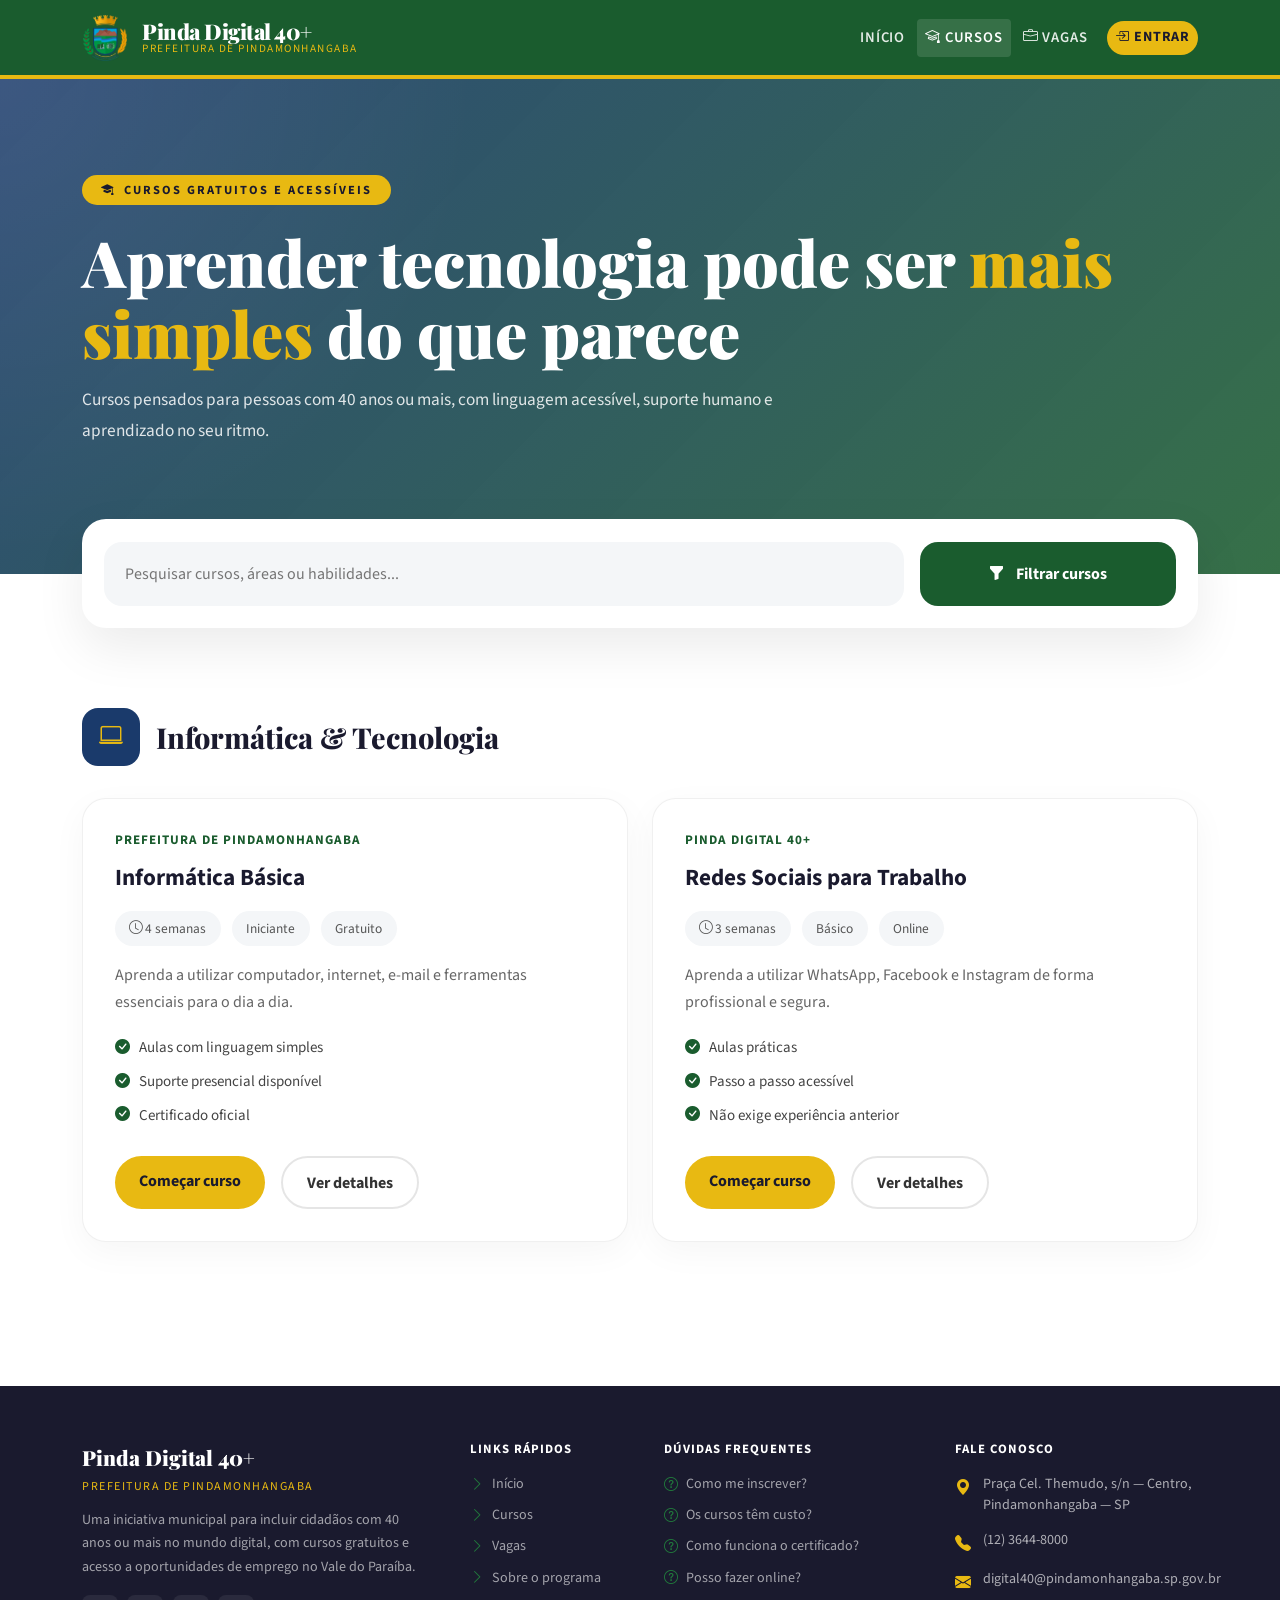
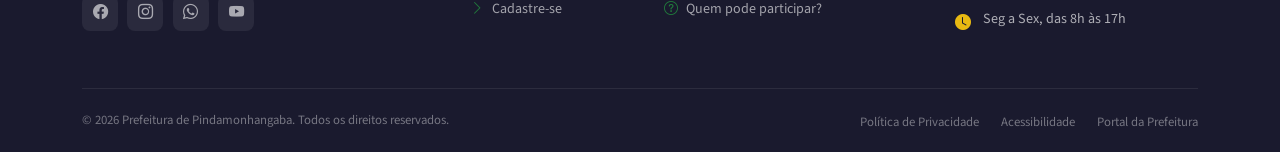
==== cursos.html @ 9abef358 "passando arquivos para hospedagem de teste" ====
<!DOCTYPE html>
<html lang="pt-BR">

<head>
    <meta charset="UTF-8" />
    <meta name="viewport" content="width=device-width, initial-scale=1.0" />
    <title>Pinda Digital 40+ | Inclusão Digital em Pindamonhangaba</title>
    <link rel="icon" href="images/logo.png" type="image/png" />
    <!-- Bootstrap 5 CDN -->
    <link href="https://cdn.jsdelivr.net/npm/bootstrap@5.3.3/dist/css/bootstrap.min.css" rel="stylesheet" />
    <!-- Bootstrap Icons -->
    <link href="https://cdn.jsdelivr.net/npm/bootstrap-icons@1.11.3/font/bootstrap-icons.min.css" rel="stylesheet" />
    <!-- Google Fonts -->
    <link
        href="https://fonts.googleapis.com/css2?family=Playfair+Display:wght@700;900&family=Source+Sans+3:wght@400;500;600&display=swap"
        rel="stylesheet" />

    <!-- Custom CSS -->
    <link rel="stylesheet" href="styles/index.css" />
    <link rel="stylesheet" href="styles/cursos.css" />
</head>

<body>

    <!-- ══════════════════════════
     NAVBAR
══════════════════════════ -->
    <nav class="navbar navbar-expand-lg navbar-custom sticky-top">
        <div class="container">
            <a class="navbar-brand" href="index.html">
                <div class="navbar-brand-wrapper">
                    <img class="brand-logo" src="images/logo.png" alt="Logo Pinda Digital 40+" />
                    <div class="brand-text">
                        <span class="brand-title">Pinda Digital 40+</span>
                        <span class="brand-subtitle">Prefeitura de Pindamonhangaba</span>
                    </div>
                </div>
            </a>

            <button class="navbar-toggler" type="button" data-bs-toggle="collapse" data-bs-target="#navbarMain"
                aria-label="Abrir menu">
                <span class="navbar-toggler-icon"></span>
            </button>

            <div class="collapse navbar-collapse" id="navbarMain">
                <ul class="navbar-nav ms-auto align-items-center gap-1">
                    <li class="nav-item">
                        <a class="nav-link" href="index.html">Início</a>
                    </li>
                    <li class="nav-item">
                        <a class="nav-link active" href="#">
                            <i class="bi bi-mortarboard me-1"></i>Cursos
                        </a>
                    </li>
                    <li class="nav-item">
                        <a class="nav-link" href="vagas.html">
                            <i class="bi bi-briefcase me-1"></i>Vagas
                        </a>
                    </li>
                    <li class="nav-item ms-2">
                        <a class="nav-link btn-nav-cta" href="logar.html">
                            <i class="bi bi-box-arrow-in-right me-1"></i>Entrar
                        </a>
                    </li>
                </ul>
            </div>
        </div>
    </nav>


    <main>

        <!-- HERO -->

        <section class="hero-cursos">

            <div class="container hero-cursos-content">

                <span class="hero-badge">
                    <i class="bi bi-mortarboard-fill me-1"></i>
                    Cursos gratuitos e acessíveis
                </span>

                <h1 class="hero-cursos-title">
                    Aprender tecnologia pode ser
                    <span>mais simples</span>
                    do que parece
                </h1>

                <p class="hero-cursos-desc">
                    Cursos pensados para pessoas com 40 anos ou mais, com linguagem acessível, suporte humano e
                    aprendizado no seu ritmo.
                </p>

            </div>

        </section>

        <!-- SEARCH -->

        <div class="container curso-search-wrapper">

            <div class="curso-search-box">

                <div class="row g-3">

                    <div class="col-lg-9">

                        <input type="text" class="curso-search-input"
                            placeholder="Pesquisar cursos, áreas ou habilidades...">

                    </div>

                    <div class="col-lg-3">

                        <button class="curso-filter-btn">

                            <i class="bi bi-funnel-fill me-2"></i>
                            Filtrar cursos

                        </button>

                    </div>

                </div>

            </div>

        </div>

        <!-- CURSOS -->

        <section class="cursos-section">

            <div class="container">

                <!-- CATEGORIA -->

                <div class="curso-category">

                    <div class="curso-category-header">

                        <div class="curso-category-icon">
                            <i class="bi bi-laptop"></i>
                        </div>

                        <h2 class="curso-category-title">
                            Informática & Tecnologia
                        </h2>

                    </div>

                    <div class="row g-4">

                        <!-- CARD -->

                        <div class="col-lg-6">

                            <div class="curso-card">

                                <div class="curso-plataforma">
                                    Prefeitura de Pindamonhangaba
                                </div>

                                <div class="curso-title">
                                    Informática Básica
                                </div>

                                <div class="curso-tags">

                                    <div class="curso-tag">
                                        <i class="bi bi-clock"></i>
                                        4 semanas
                                    </div>

                                    <div class="curso-tag">
                                        Iniciante
                                    </div>

                                    <div class="curso-tag">
                                        Gratuito
                                    </div>

                                </div>

                                <p class="curso-desc">
                                    Aprenda a utilizar computador, internet, e-mail e ferramentas essenciais para o dia
                                    a dia.
                                </p>

                                <div class="curso-benefit">
                                    <i class="bi bi-check-circle-fill"></i>
                                    Aulas com linguagem simples
                                </div>

                                <div class="curso-benefit">
                                    <i class="bi bi-check-circle-fill"></i>
                                    Suporte presencial disponível
                                </div>

                                <div class="curso-benefit">
                                    <i class="bi bi-check-circle-fill"></i>
                                    Certificado oficial
                                </div>

                                <div class="curso-actions">

                                    <a href="informatica.html" class="btn-curso-primary">
                                        Começar curso
                                    </a>

                                    <a href="#" class="btn-curso-secondary">
                                        Ver detalhes
                                    </a>

                                </div>

                            </div>

                        </div>

                        <!-- CARD -->

                        <div class="col-lg-6">

                            <div class="curso-card">

                                <div class="curso-plataforma">
                                    Pinda Digital 40+
                                </div>

                                <div class="curso-title">
                                    Redes Sociais para Trabalho
                                </div>

                                <div class="curso-tags">

                                    <div class="curso-tag">
                                        <i class="bi bi-clock"></i>
                                        3 semanas
                                    </div>

                                    <div class="curso-tag">
                                        Básico
                                    </div>

                                    <div class="curso-tag">
                                        Online
                                    </div>

                                </div>

                                <p class="curso-desc">
                                    Aprenda a utilizar WhatsApp, Facebook e Instagram de forma profissional e segura.
                                </p>

                                <div class="curso-benefit">
                                    <i class="bi bi-check-circle-fill"></i>
                                    Aulas práticas
                                </div>

                                <div class="curso-benefit">
                                    <i class="bi bi-check-circle-fill"></i>
                                    Passo a passo acessível
                                </div>

                                <div class="curso-benefit">
                                    <i class="bi bi-check-circle-fill"></i>
                                    Não exige experiência anterior
                                </div>

                                <div class="curso-actions">

                                    <a href="redesociais.html" class="btn-curso-primary">
                                        Começar curso
                                    </a>

                                    <a href="#" class="btn-curso-secondary">
                                        Ver detalhes
                                    </a>

                                </div>

                            </div>

                        </div>

                    </div>

                </div>

            </div>

        </section>

    </main>


    <!-- ══════════════════════════
     FOOTER
══════════════════════════ -->
    <footer id="contato">
        <div class="container">
            <div class="row g-5">

                <!-- Coluna 1: Marca -->
                <div class="col-lg-4">
                    <div class="footer-brand">Pinda Digital 40+</div>
                    <div class="footer-brand-sub">Prefeitura de Pindamonhangaba</div>
                    <p class="footer-desc">
                        Uma iniciativa municipal para incluir cidadãos com 40 anos ou mais
                        no mundo digital, com cursos gratuitos e acesso a oportunidades de
                        emprego no Vale do Paraíba.
                    </p>
                    <div class="mt-3">
                        <a href="#" class="social-icon"><i class="bi bi-facebook"></i></a>
                        <a href="#" class="social-icon"><i class="bi bi-instagram"></i></a>
                        <a href="#" class="social-icon"><i class="bi bi-whatsapp"></i></a>
                        <a href="#" class="social-icon"><i class="bi bi-youtube"></i></a>
                    </div>
                </div>

                <!-- Coluna 2: Links -->
                <div class="col-sm-6 col-lg-2">
                    <h6>Links Rápidos</h6>
                    <a href="index.html" class="footer-link"><i class="bi bi-chevron-right"></i> Início</a>
                    <a href="cursos.html" class="footer-link"><i class="bi bi-chevron-right"></i> Cursos</a>
                    <a href="vagas.html" class="footer-link"><i class="bi bi-chevron-right"></i> Vagas</a>
                    <a href="index.html#sobre" class="footer-link"><i class="bi bi-chevron-right"></i> Sobre o
                        programa</a>
                    <a href="index.html#cadastro" class="footer-link"><i class="bi bi-chevron-right"></i>
                        Cadastre-se</a>
                </div>

                <!-- Coluna 3: Dúvidas -->
                <div class="col-sm-6 col-lg-3">
                    <h6>Dúvidas Frequentes</h6>
                    <a href="#" class="footer-link"><i class="bi bi-question-circle"></i> Como me inscrever?</a>
                    <a href="#" class="footer-link"><i class="bi bi-question-circle"></i> Os cursos têm custo?</a>
                    <a href="#" class="footer-link"><i class="bi bi-question-circle"></i> Como funciona o
                        certificado?</a>
                    <a href="#" class="footer-link"><i class="bi bi-question-circle"></i> Posso fazer online?</a>
                    <a href="#" class="footer-link"><i class="bi bi-question-circle"></i> Quem pode participar?</a>
                </div>

                <!-- Coluna 4: Contato -->
                <div class="col-lg-3">
                    <h6>Fale Conosco</h6>
                    <div class="footer-contact-item">
                        <i class="bi bi-geo-alt-fill"></i>
                        <span>Praça Cel. Themudo, s/n — Centro, Pindamonhangaba — SP</span>
                    </div>
                    <div class="footer-contact-item">
                        <i class="bi bi-telephone-fill"></i>
                        <span>(12) 3644-8000</span>
                    </div>
                    <div class="footer-contact-item">
                        <i class="bi bi-envelope-fill"></i>
                        <span>digital40@pindamonhangaba.sp.gov.br</span>
                    </div>
                    <div class="footer-contact-item">
                        <i class="bi bi-clock-fill"></i>
                        <span>Seg a Sex, das 8h às 17h</span>
                    </div>
                </div>

            </div>

            <!-- Bottom bar -->
            <div class="footer-bottom">
                <div class="d-flex flex-wrap justify-content-between align-items-center gap-2">
                    <p class="footer-bottom-text">
                        © 2026 Prefeitura de Pindamonhangaba. Todos os direitos reservados.
                    </p>
                    <div class="footer-bottom-links">
                        <a href="#">Política de Privacidade</a>
                        <a href="#">Acessibilidade</a>
                        <a href="https://www.pindamonhangaba.sp.gov.br" target="_blank">Portal da Prefeitura</a>
                    </div>
                </div>
            </div>
        </div>
    </footer>


    <!-- Bootstrap JS -->
    <script src="https://cdn.jsdelivr.net/npm/bootstrap@5.3.3/dist/js/bootstrap.bundle.min.js"></script>

    <!-- Scroll suave -->
    <script>
        document.querySelectorAll('a[href^="#"]').forEach(anchor => {
            anchor.addEventListener('click', function (e) {
                const target = document.querySelector(this.getAttribute('href'));
                if (target) {
                    e.preventDefault();
                    target.scrollIntoView({ behavior: 'smooth', block: 'start' });
                }
            });
        });
    </script>

</body>

</html>
---- styles/index.css ----
:root {
      --pinda-verde:       #1a5c2e;
      --pinda-verde-claro: #217a3c;
      --pinda-azul:        #1a3a6b;
      --pinda-azul-claro:  #2253a0;
      --pinda-amarelo:     #e8b912;
      --pinda-vermelho:    #8b1a1a;
      --pinda-cinza:       #f4f6f8;
      --pinda-texto:       #1a1a2e;
    }

    * { box-sizing: border-box; }

    body {
      font-family: 'Source Sans 3', sans-serif;
      color: var(--pinda-texto);
      background: #fff;
    }

    /* ───────── NAVBAR ───────── */
    .navbar-custom {
      background: var(--pinda-verde);
      border-bottom: 4px solid var(--pinda-amarelo);
      padding: 0.6rem 0;
    }

    .navbar-brand-wrapper {
      display: flex;
      align-items: center;
      gap: 0.9rem;
      line-height: 1.1;
    }

    .brand-logo {
      width: 46px;
      height: 46px;
      flex-shrink: 0;
      object-fit: contain;
      border-radius: 12px;
    }

    .brand-text {
      display: flex;
      flex-direction: column;
    }

    .brand-title {
      font-family: 'Playfair Display', serif;
      font-size: 1.35rem;
      font-weight: 900;
      color: #fff;
      letter-spacing: -0.5px;
    }

    .brand-subtitle {
      font-size: 0.7rem;
      color: var(--pinda-amarelo);
      text-transform: uppercase;
      letter-spacing: 1.5px;
    }

    .navbar-custom .nav-link {
      color: rgba(255,255,255,0.88) !important;
      font-weight: 600;
      font-size: 0.92rem;
      text-transform: uppercase;
      letter-spacing: 0.8px;
      padding: 0.5rem 1.1rem;
      border-radius: 4px;
      transition: all 0.25s;
    }

    .navbar-custom .nav-link:hover,
    .navbar-custom .nav-link.active {
      color: #fff !important;
      background: rgba(255,255,255,0.12);
    }

    .navbar-custom .btn-nav-cta {
      background: var(--pinda-amarelo);
      color: var(--pinda-texto) !important;
      font-weight: 700;
      border-radius: 50px;
      padding: 0.4rem 1.3rem;
      font-size: 0.88rem;
    }

    .navbar-custom .btn-nav-cta:hover {
      background: #f0c930;
    }

    .navbar-toggler {
      border-color: rgba(255,255,255,0.4);
    }

    .navbar-toggler-icon {
      filter: invert(1);
    }

    /* ───────── HERO ───────── */
    .hero {
      position: relative;
      min-height: 92vh;
      display: flex;
      align-items: center;
      justify-content: center;
      overflow: hidden;
    }

    .hero-bg {
      position: absolute;
      inset: 0;
      background-image:
        url('https://images.unsplash.com/photo-1573164713988-8665fc963095?w=1600&auto=format&fit=crop');
      background-size: cover;
      background-position: center 30%;
      transform: scale(1.04);
      animation: slowZoom 18s ease-in-out infinite alternate;
    }

    @keyframes slowZoom {
      from { transform: scale(1.04); }
      to   { transform: scale(1.12); }
    }

    .hero-overlay {
      position: absolute;
      inset: 0;
      background: linear-gradient(
        135deg,
        rgba(26,92,46,0.85) 0%,
        rgba(26,58,107,0.78) 60%,
        rgba(26,26,46,0.9) 100%
      );
    }

    .hero-content {
      position: relative;
      z-index: 2;
      text-align: center;
      color: #fff;
      padding: 2rem 1rem;
      animation: fadeUp 1s ease both;
    }

    @keyframes fadeUp {
      from { opacity: 0; transform: translateY(32px); }
      to   { opacity: 1; transform: translateY(0); }
    }

    .hero-badge {
      display: inline-block;
      background: var(--pinda-amarelo);
      color: var(--pinda-texto);
      font-weight: 700;
      font-size: 0.78rem;
      text-transform: uppercase;
      letter-spacing: 2px;
      padding: 0.35rem 1.2rem;
      border-radius: 50px;
      margin-bottom: 1.4rem;
      animation: fadeUp 0.8s ease 0.2s both;
    }

    .hero-title {
      font-family: 'Playfair Display', serif;
      font-size: clamp(2.4rem, 6vw, 5rem);
      font-weight: 900;
      line-height: 1.1;
      margin-bottom: 1.2rem;
      animation: fadeUp 0.8s ease 0.35s both;
    }

    .hero-title span {
      color: var(--pinda-amarelo);
    }

    .hero-desc {
      font-size: clamp(1rem, 2vw, 1.25rem);
      color: rgba(255,255,255,0.88);
      max-width: 580px;
      margin: 0 auto 2.2rem;
      line-height: 1.65;
      animation: fadeUp 0.8s ease 0.5s both;
    }

    .hero-btns {
      display: flex;
      gap: 1rem;
      justify-content: center;
      flex-wrap: wrap;
      animation: fadeUp 0.8s ease 0.65s both;
    }

    .btn-hero-primary {
      background: var(--pinda-amarelo);
      color: var(--pinda-texto);
      font-weight: 700;
      font-size: 1.05rem;
      padding: 0.85rem 2.2rem;
      border-radius: 50px;
      border: none;
      display: inline-flex;
      align-items: center;
      gap: 0.5rem;
      transition: all 0.25s;
      text-decoration: none;
      box-shadow: 0 6px 24px rgba(232,185,18,0.35);
    }

    .btn-hero-primary:hover {
      background: #f0c930;
      color: var(--pinda-texto);
      transform: translateY(-3px);
      box-shadow: 0 10px 32px rgba(232,185,18,0.45);
    }

    .btn-hero-secondary {
      background: transparent;
      color: #fff;
      font-weight: 700;
      font-size: 1.05rem;
      padding: 0.85rem 2.2rem;
      border-radius: 50px;
      border: 2px solid rgba(255,255,255,0.6);
      display: inline-flex;
      align-items: center;
      gap: 0.5rem;
      transition: all 0.25s;
      text-decoration: none;
    }

    .btn-hero-secondary:hover {
      background: rgba(255,255,255,0.15);
      color: #fff;
      border-color: #fff;
      transform: translateY(-3px);
    }

    .hero-scroll-hint {
      position: absolute;
      bottom: 2rem;
      left: 50%;
      transform: translateX(-50%);
      z-index: 2;
      color: rgba(255,255,255,0.55);
      font-size: 0.78rem;
      letter-spacing: 1.5px;
      text-transform: uppercase;
      display: flex;
      flex-direction: column;
      align-items: center;
      gap: 0.4rem;
      animation: bounce 2s infinite;
    }

    @keyframes bounce {
      0%, 100% { transform: translateX(-50%) translateY(0); }
      50%       { transform: translateX(-50%) translateY(8px); }
    }

    /* ───────── STATS STRIP ───────── */
    .stats-strip {
      background: var(--pinda-azul);
      padding: 1.6rem 0;
    }

    .stat-item {
      text-align: center;
      color: #fff;
      border-right: 1px solid rgba(255,255,255,0.12);
    }

    .stat-item:last-child { border-right: none; }

    .stat-number {
      font-family: 'Playfair Display', serif;
      font-size: 2rem;
      font-weight: 900;
      color: var(--pinda-amarelo);
      line-height: 1;
    }

    .stat-label {
      font-size: 0.8rem;
      opacity: 0.75;
      text-transform: uppercase;
      letter-spacing: 1px;
      margin-top: 0.25rem;
    }

    /* ───────── SOBRE ───────── */
    .section-sobre {
      padding: 5rem 0 4rem;
      background: #fff;
    }

    .section-label {
      display: inline-block;
      font-size: 0.75rem;
      font-weight: 700;
      text-transform: uppercase;
      letter-spacing: 2.5px;
      color: var(--pinda-verde);
      margin-bottom: 0.8rem;
    }

    .section-title {
      font-family: 'Playfair Display', serif;
      font-size: clamp(1.7rem, 3.5vw, 2.6rem);
      font-weight: 900;
      line-height: 1.2;
      color: var(--pinda-texto);
      margin-bottom: 1rem;
    }

    .divider-line {
      width: 52px;
      height: 4px;
      background: var(--pinda-amarelo);
      border-radius: 2px;
      margin-bottom: 1.4rem;
    }

    .feature-card {
      background: var(--pinda-cinza);
      border-radius: 16px;
      padding: 2rem 1.6rem;
      height: 100%;
      transition: transform 0.25s, box-shadow 0.25s;
      border-left: 5px solid var(--pinda-verde);
    }

    .feature-card:hover {
      transform: translateY(-6px);
      box-shadow: 0 16px 40px rgba(26,92,46,0.12);
    }

    .feature-icon {
      width: 52px;
      height: 52px;
      background: var(--pinda-verde);
      border-radius: 12px;
      display: flex;
      align-items: center;
      justify-content: center;
      color: var(--pinda-amarelo);
      font-size: 1.5rem;
      margin-bottom: 1rem;
    }

    .feature-card h5 {
      font-family: 'Playfair Display', serif;
      font-weight: 700;
      font-size: 1.1rem;
      color: var(--pinda-texto);
      margin-bottom: 0.5rem;
    }

    .feature-card p {
      font-size: 0.92rem;
      color: #555;
      line-height: 1.6;
      margin: 0;
    }

    /* ───────── CTA BANNER ───────── */
    .cta-banner {
      background: linear-gradient(135deg, var(--pinda-verde) 0%, var(--pinda-azul) 100%);
      padding: 4.5rem 0;
      position: relative;
      overflow: hidden;
    }

    .cta-banner::before {
      content: '';
      position: absolute;
      inset: 0;
      background: url("data:image/svg+xml,%3Csvg width='60' height='60' viewBox='0 0 60 60' xmlns='http://www.w3.org/2000/svg'%3E%3Cg fill='none' fill-rule='evenodd'%3E%3Cg fill='%23ffffff' fill-opacity='0.04'%3E%3Cpath d='M36 34v-4h-2v4h-4v2h4v4h2v-4h4v-2h-4zm0-30V0h-2v4h-4v2h4v4h2V6h4V4h-4zM6 34v-4H4v4H0v2h4v4h2v-4h4v-2H6zM6 4V0H4v4H0v2h4v4h2V6h4V4H6z'/%3E%3C/g%3E%3C/g%3E%3C/svg%3E");
    }

    .cta-banner h2 {
      font-family: 'Playfair Display', serif;
      font-size: clamp(1.8rem, 4vw, 2.8rem);
      font-weight: 900;
      color: #fff;
    }

    .cta-banner p {
      color: rgba(255,255,255,0.82);
      font-size: 1.05rem;
    }

    .btn-cta-vagas {
      background: var(--pinda-amarelo);
      color: var(--pinda-texto);
      font-weight: 700;
      font-size: 1rem;
      padding: 0.9rem 2.2rem;
      border-radius: 50px;
      border: none;
      display: inline-flex;
      align-items: center;
      gap: 0.5rem;
      transition: all 0.25s;
      text-decoration: none;
      box-shadow: 0 4px 20px rgba(0,0,0,0.25);
    }

    .btn-cta-vagas:hover {
      background: #f0c930;
      color: var(--pinda-texto);
      transform: translateY(-3px);
    }

    .btn-cta-cursos {
      background: transparent;
      color: #fff;
      font-weight: 700;
      font-size: 1rem;
      padding: 0.9rem 2.2rem;
      border-radius: 50px;
      border: 2px solid rgba(255,255,255,0.5);
      display: inline-flex;
      align-items: center;
      gap: 0.5rem;
      transition: all 0.25s;
      text-decoration: none;
    }

    .btn-cta-cursos:hover {
      background: rgba(255,255,255,0.12);
      color: #fff;
      border-color: #fff;
      transform: translateY(-3px);
    }

    /* ───────── FOOTER ───────── */
    footer {
      background: var(--pinda-texto);
      color: rgba(255,255,255,0.75);
      padding: 3.5rem 0 0;
    }

    .footer-brand {
      font-family: 'Playfair Display', serif;
      font-size: 1.3rem;
      font-weight: 900;
      color: #fff;
      margin-bottom: 0.3rem;
    }

    .footer-brand-sub {
      font-size: 0.75rem;
      color: var(--pinda-amarelo);
      text-transform: uppercase;
      letter-spacing: 1.5px;
    }

    .footer-desc {
      font-size: 0.88rem;
      line-height: 1.65;
      margin-top: 0.8rem;
      color: rgba(255,255,255,0.6);
    }

    footer h6 {
      color: #fff;
      font-weight: 700;
      text-transform: uppercase;
      letter-spacing: 1px;
      font-size: 0.8rem;
      margin-bottom: 1rem;
    }

    .footer-link {
      display: flex;
      align-items: center;
      gap: 0.5rem;
      color: rgba(255,255,255,0.6);
      text-decoration: none;
      font-size: 0.88rem;
      margin-bottom: 0.6rem;
      transition: color 0.2s;
    }

    .footer-link:hover {
      color: var(--pinda-amarelo);
    }

    .footer-link i {
      font-size: 0.9rem;
      color: var(--pinda-verde-claro);
    }

    .footer-contact-item {
      display: flex;
      align-items: flex-start;
      gap: 0.75rem;
      font-size: 0.88rem;
      color: rgba(255,255,255,0.65);
      margin-bottom: 0.85rem;
    }

    .footer-contact-item i {
      color: var(--pinda-amarelo);
      font-size: 1rem;
      margin-top: 2px;
      flex-shrink: 0;
    }

    .footer-bottom {
      border-top: 1px solid rgba(255,255,255,0.08);
      padding: 1.2rem 0;
      margin-top: 2.5rem;
    }

    .footer-bottom-text {
      font-size: 0.8rem;
      color: rgba(255,255,255,0.4);
      margin: 0;
    }

    .footer-bottom-links a {
      color: rgba(255,255,255,0.4);
      text-decoration: none;
      font-size: 0.8rem;
      margin-left: 1.2rem;
      transition: color 0.2s;
    }

    .footer-bottom-links a:hover {
      color: var(--pinda-amarelo);
    }

    .social-icon {
      width: 36px;
      height: 36px;
      border-radius: 8px;
      background: rgba(255,255,255,0.07);
      display: inline-flex;
      align-items: center;
      justify-content: center;
      color: rgba(255,255,255,0.6);
      font-size: 0.95rem;
      text-decoration: none;
      transition: all 0.2s;
      margin-right: 0.4rem;
    }

    .social-icon:hover {
      background: var(--pinda-verde);
      color: #fff;
    }

    /* ───────── UTILS ───────── */
    @media (max-width: 768px) {
      .stat-item {
        border-right: none;
        border-bottom: 1px solid rgba(255,255,255,0.12);
        padding: 0.8rem 0;
      }
      .stat-item:last-child { border-bottom: none; }
    }
---- styles/cursos.css ----
/* HERO CURSOS */

    .hero-cursos{
      position:relative;
      padding:6rem 0 7rem;
      overflow:hidden;

      background:
      linear-gradient(
        135deg,
        rgba(26,58,107,.92),
        rgba(26,92,46,.88)
      ),
      url('https://images.unsplash.com/photo-1516321318423-f06f85e504b3?q=80&w=1600&auto=format&fit=crop');

      background-size:cover;
      background-position:center;

      color:#fff;
    }

    .hero-cursos::before{
      content:'';
      position:absolute;
      inset:0;

      background:
      radial-gradient(circle at top left,
      rgba(255,255,255,.08),
      transparent 35%);
    }

    .hero-cursos-content{
      position:relative;
      z-index:2;
    }

    .hero-cursos-title{
      font-family:'Playfair Display',serif;
      font-size:clamp(2.4rem,5vw,4.5rem);
      font-weight:900;
      line-height:1.1;
      margin-bottom:1rem;
    }

    .hero-cursos-title span{
      color:var(--pinda-amarelo);
    }

    .hero-cursos-desc{
      max-width:720px;
      color:rgba(255,255,255,.85);
      font-size:1.08rem;
      line-height:1.8;
    }

    /* SEARCH */

    .curso-search-wrapper{
      position:relative;
      margin-top:-55px;
      z-index:5;
    }

    .curso-search-box{
      background:#fff;
      border-radius:24px;
      padding:1.4rem;
      box-shadow:0 20px 50px rgba(0,0,0,.08);
    }

    .curso-search-input{
      width:100%;
      height:64px;
      border:none;
      border-radius:18px;
      background:var(--pinda-cinza);
      padding:0 1.3rem;
      font-size:1rem;
      outline:none;
    }

    .curso-filter-btn{
      width:100%;
      height:64px;
      border:none;
      border-radius:18px;
      background:var(--pinda-verde);
      color:#fff;
      font-weight:700;
      transition:.25s;
    }

    .curso-filter-btn:hover{
      background:var(--pinda-verde-claro);
    }

    /* CURSOS */

    .cursos-section{
      padding:5rem 0;
      background:#fff;
    }

    .curso-category{
      margin-bottom:4rem;
    }

    .curso-category-header{
      display:flex;
      align-items:center;
      gap:1rem;
      margin-bottom:2rem;
    }

    .curso-category-icon{
      width:58px;
      height:58px;
      border-radius:16px;
      background:var(--pinda-azul);
      color:var(--pinda-amarelo);
      display:flex;
      align-items:center;
      justify-content:center;
      font-size:1.5rem;
      flex-shrink:0;
    }

    .curso-category-title{
      font-family:'Playfair Display',serif;
      font-size:1.8rem;
      font-weight:800;
      margin:0;
    }

    /* CARD */

    .curso-card{
      background:#fff;
      border-radius:24px;
      padding:2rem;
      height:100%;
      border:1px solid rgba(0,0,0,.06);
      box-shadow:0 10px 35px rgba(0,0,0,.04);
      transition:.25s;
    }

    .curso-card:hover{
      transform:translateY(-6px);
      box-shadow:0 18px 45px rgba(0,0,0,.08);
    }

    .curso-plataforma{
      color:var(--pinda-verde);
      font-size:.82rem;
      font-weight:700;
      text-transform:uppercase;
      letter-spacing:1px;
      margin-bottom:.6rem;
    }

    .curso-title{
      font-size:1.45rem;
      font-weight:700;
      margin-bottom:1rem;
      color:var(--pinda-texto);
    }

    .curso-tags{
      display:flex;
      flex-wrap:wrap;
      gap:.7rem;
      margin-bottom:1rem;
    }

    .curso-tag{
      background:var(--pinda-cinza);
      border-radius:50px;
      padding:.45rem .9rem;
      font-size:.84rem;
      color:#555;
    }

    .curso-desc{
      color:#666;
      line-height:1.7;
      margin-bottom:1.3rem;
    }

    .curso-benefit{
      display:flex;
      align-items:center;
      gap:.55rem;
      margin-bottom:.7rem;
      color:#444;
      font-size:.94rem;
    }

    .curso-benefit i{
      color:var(--pinda-verde);
    }

    .curso-actions{
      display:flex;
      gap:1rem;
      flex-wrap:wrap;
      margin-top:1.8rem;
    }

    .btn-curso-primary{
      background:var(--pinda-amarelo);
      color:var(--pinda-texto);
      border:none;
      border-radius:50px;
      padding:.85rem 1.5rem;
      font-weight:700;
      text-decoration:none;
      transition:.25s;
    }

    .btn-curso-primary:hover{
      background:#f0c930;
      color:var(--pinda-texto);
      transform:translateY(-2px);
    }

    .btn-curso-secondary{
      border:2px solid rgba(0,0,0,.1);
      border-radius:50px;
      padding:.8rem 1.5rem;
      font-weight:700;
      color:#333;
      text-decoration:none;
      transition:.25s;
    }

    .btn-curso-secondary:hover{
      border-color:var(--pinda-azul);
      color:var(--pinda-azul);
    }

    @media(max-width:768px){

      .hero-cursos{
        padding:5rem 0 6rem;
      }

      .curso-search-box{
        padding:1rem;
      }

      .curso-card{
        padding:1.5rem;
      }

      .curso-category-title{
        font-size:1.5rem;
      }

    }
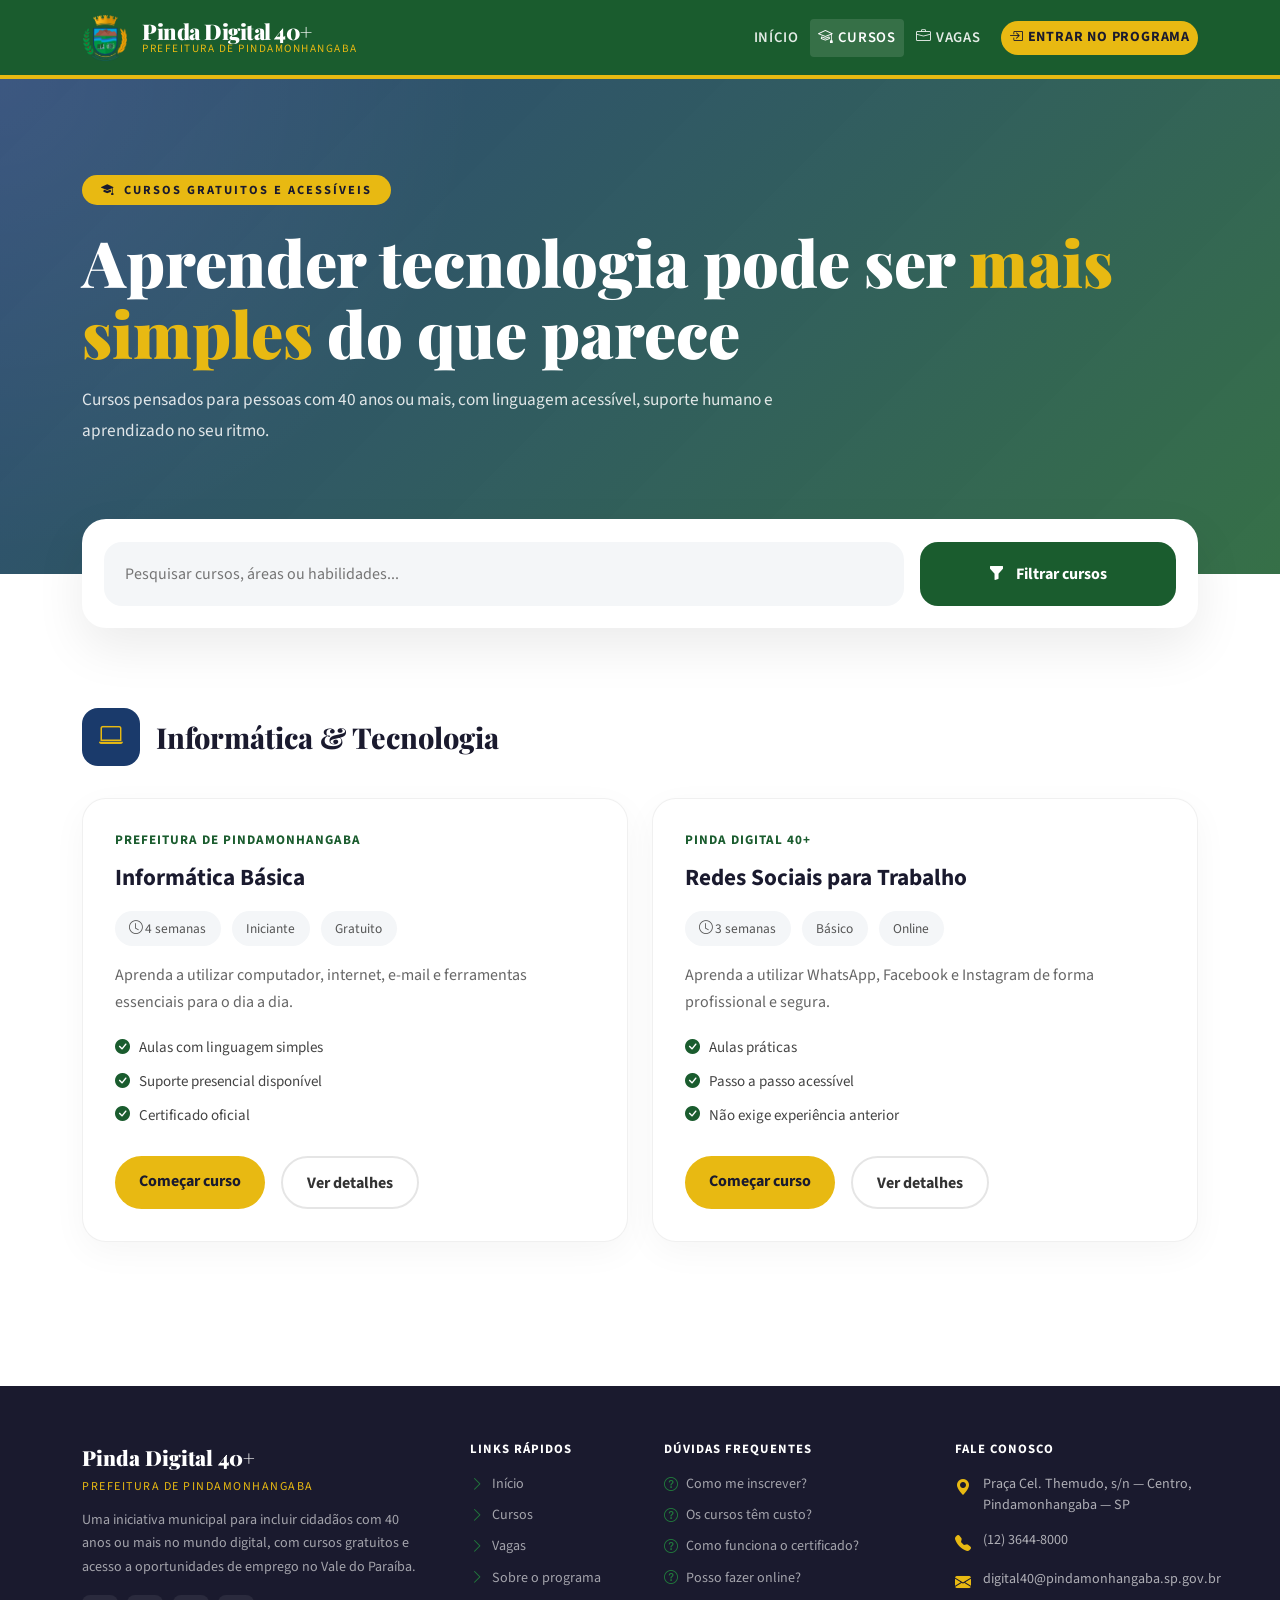
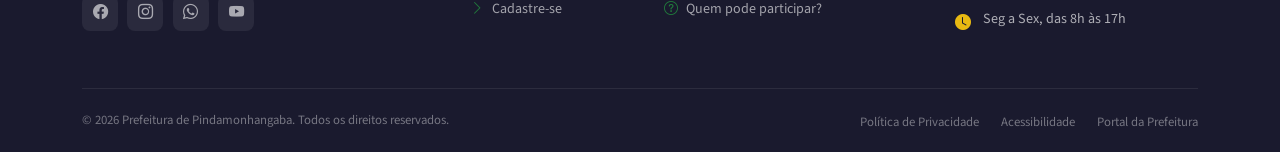
==== commit 642e157f: "melhorando vagas e corrigindo erro responsivo no mobile" ====
--- a/cursos.html
+++ b/cursos.html
@@ -59,7 +59,7 @@
                     </li>
                     <li class="nav-item ms-2">
                         <a class="nav-link btn-nav-cta" href="logar.html">
-                            <i class="bi bi-box-arrow-in-right me-1"></i>Entrar
+                            <i class="bi bi-box-arrow-in-right me-1"></i>Entrar no Programa
                         </a>
                     </li>
                 </ul>
--- a/styles/index.css
+++ b/styles/index.css
@@ -11,10 +11,15 @@
 
     * { box-sizing: border-box; }
 
+    html {
+      overflow-x: hidden;
+    }
+
     body {
       font-family: 'Source Sans 3', sans-serif;
       color: var(--pinda-texto);
       background: #fff;
+      overflow-x: hidden;
     }
 
     /* ───────── NAVBAR ───────── */
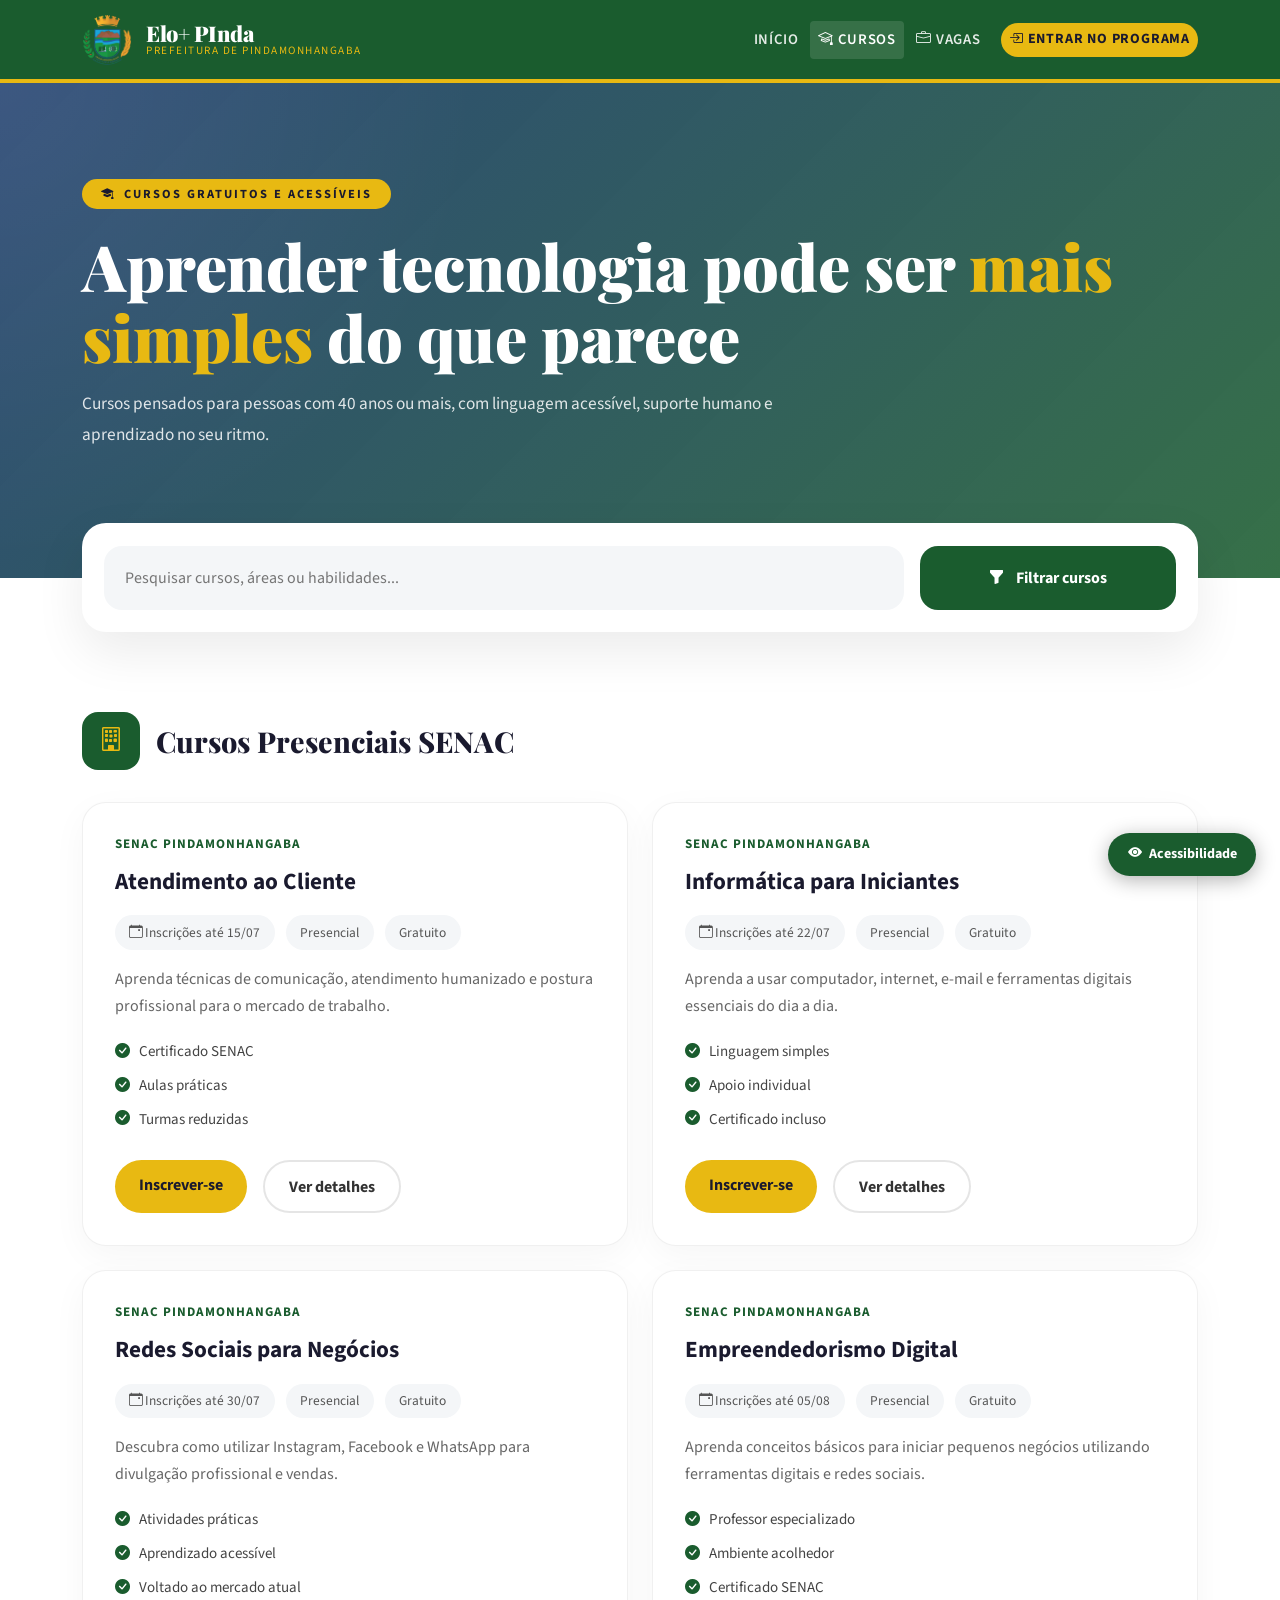
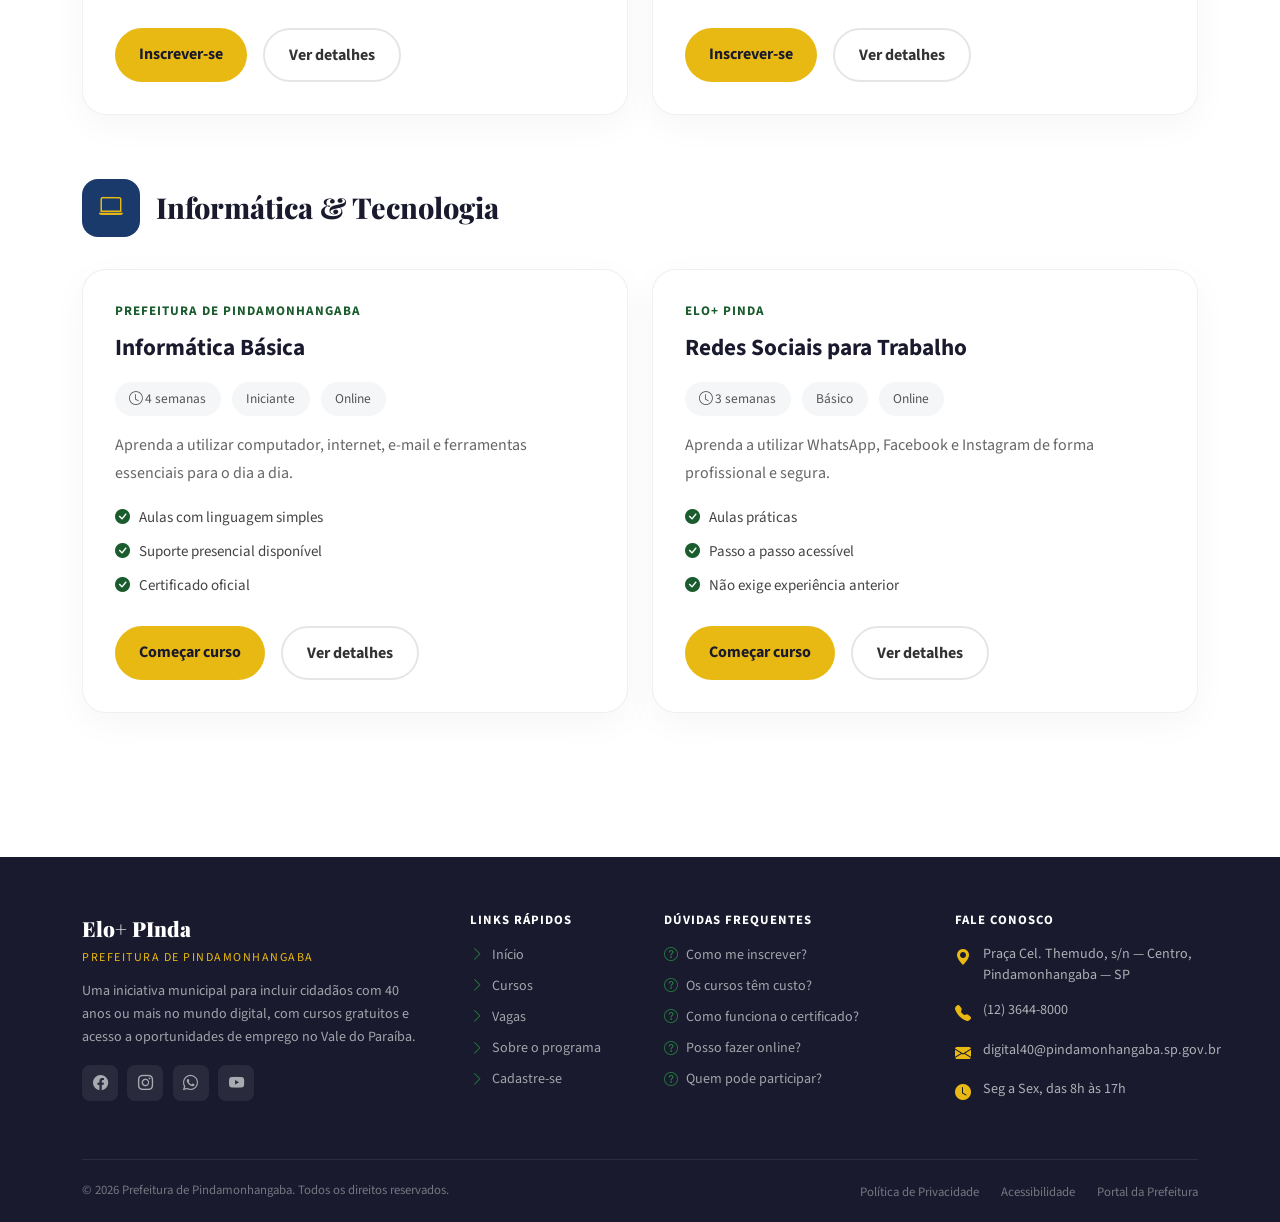
==== commit ce24e708: "Alterado nome do projeto, organização de js, removido cadastro.html e adicionado a opção de acessibi" ====
--- a/cursos.html
+++ b/cursos.html
@@ -4,7 +4,7 @@
 <head>
     <meta charset="UTF-8" />
     <meta name="viewport" content="width=device-width, initial-scale=1.0" />
-    <title>Pinda Digital 40+ | Inclusão Digital em Pindamonhangaba</title>
+    <title>Elo+ PInda | Inclusão Digital em Pindamonhangaba</title>
     <link rel="icon" href="images/logo.png" type="image/png" />
     <!-- Bootstrap 5 CDN -->
     <link href="https://cdn.jsdelivr.net/npm/bootstrap@5.3.3/dist/css/bootstrap.min.css" rel="stylesheet" />
@@ -29,9 +29,9 @@
         <div class="container">
             <a class="navbar-brand" href="index.html">
                 <div class="navbar-brand-wrapper">
-                    <img class="brand-logo" src="images/logo.png" alt="Logo Pinda Digital 40+" />
+                    <img class="brand-logo" src="images/logo.png" alt="Logo Elo+ PInda" />
                     <div class="brand-text">
-                        <span class="brand-title">Pinda Digital 40+</span>
+                        <span class="brand-title">Elo+ PInda</span>
                         <span class="brand-subtitle">Prefeitura de Pindamonhangaba</span>
                     </div>
                 </div>
@@ -140,6 +140,296 @@
 
                     <div class="curso-category-header">
 
+                        <div class="curso-category-icon" style="background: var(--pinda-verde);">
+                            <i class="bi bi-building"></i>
+                        </div>
+
+                        <h2 class="curso-category-title">
+                            Cursos Presenciais SENAC
+                        </h2>
+
+                    </div>
+
+                    <div class="row g-4">
+
+                        <!-- CARD -->
+
+                        <div class="col-lg-6">
+
+                            <div class="curso-card">
+
+                                <div class="curso-plataforma">
+                                    SENAC Pindamonhangaba
+                                </div>
+
+                                <div class="curso-title">
+                                    Atendimento ao Cliente
+                                </div>
+
+                                <div class="curso-tags">
+
+                                    <div class="curso-tag">
+                                        <i class="bi bi-calendar-event"></i>
+                                        Inscrições até 15/07
+                                    </div>
+
+                                    <div class="curso-tag">
+                                        Presencial
+                                    </div>
+
+                                    <div class="curso-tag">
+                                        Gratuito
+                                    </div>
+
+                                </div>
+
+                                <p class="curso-desc">
+                                    Aprenda técnicas de comunicação, atendimento humanizado e postura profissional para
+                                    o mercado de trabalho.
+                                </p>
+
+                                <div class="curso-benefit">
+                                    <i class="bi bi-check-circle-fill"></i>
+                                    Certificado SENAC
+                                </div>
+
+                                <div class="curso-benefit">
+                                    <i class="bi bi-check-circle-fill"></i>
+                                    Aulas práticas
+                                </div>
+
+                                <div class="curso-benefit">
+                                    <i class="bi bi-check-circle-fill"></i>
+                                    Turmas reduzidas
+                                </div>
+
+                                <div class="curso-actions">
+
+                                    <a href="#" class="btn-curso-primary">
+                                        Inscrever-se
+                                    </a>
+
+                                    <a href="#" class="btn-curso-secondary">
+                                        Ver detalhes
+                                    </a>
+
+                                </div>
+
+                            </div>
+
+                        </div>
+
+                        <!-- CARD -->
+
+                        <div class="col-lg-6">
+
+                            <div class="curso-card">
+
+                                <div class="curso-plataforma">
+                                    SENAC Pindamonhangaba
+                                </div>
+
+                                <div class="curso-title">
+                                    Informática para Iniciantes
+                                </div>
+
+                                <div class="curso-tags">
+
+                                    <div class="curso-tag">
+                                        <i class="bi bi-calendar-event"></i>
+                                        Inscrições até 22/07
+                                    </div>
+
+                                    <div class="curso-tag">
+                                        Presencial
+                                    </div>
+
+                                    <div class="curso-tag">
+                                        Gratuito
+                                    </div>
+
+                                </div>
+
+                                <p class="curso-desc">
+                                    Aprenda a usar computador, internet, e-mail e ferramentas digitais essenciais do dia
+                                    a dia.
+                                </p>
+
+                                <div class="curso-benefit">
+                                    <i class="bi bi-check-circle-fill"></i>
+                                    Linguagem simples
+                                </div>
+
+                                <div class="curso-benefit">
+                                    <i class="bi bi-check-circle-fill"></i>
+                                    Apoio individual
+                                </div>
+
+                                <div class="curso-benefit">
+                                    <i class="bi bi-check-circle-fill"></i>
+                                    Certificado incluso
+                                </div>
+
+                                <div class="curso-actions">
+
+                                    <a href="#" class="btn-curso-primary">
+                                        Inscrever-se
+                                    </a>
+
+                                    <a href="#" class="btn-curso-secondary">
+                                        Ver detalhes
+                                    </a>
+
+                                </div>
+
+                            </div>
+
+                        </div>
+
+                        <!-- CARD -->
+
+                        <div class="col-lg-6">
+
+                            <div class="curso-card">
+
+                                <div class="curso-plataforma">
+                                    SENAC Pindamonhangaba
+                                </div>
+
+                                <div class="curso-title">
+                                    Redes Sociais para Negócios
+                                </div>
+
+                                <div class="curso-tags">
+
+                                    <div class="curso-tag">
+                                        <i class="bi bi-calendar-event"></i>
+                                        Inscrições até 30/07
+                                    </div>
+
+                                    <div class="curso-tag">
+                                        Presencial
+                                    </div>
+
+                                    <div class="curso-tag">
+                                        Gratuito
+                                    </div>
+
+                                </div>
+
+                                <p class="curso-desc">
+                                    Descubra como utilizar Instagram, Facebook e WhatsApp para divulgação profissional e
+                                    vendas.
+                                </p>
+
+                                <div class="curso-benefit">
+                                    <i class="bi bi-check-circle-fill"></i>
+                                    Atividades práticas
+                                </div>
+
+                                <div class="curso-benefit">
+                                    <i class="bi bi-check-circle-fill"></i>
+                                    Aprendizado acessível
+                                </div>
+
+                                <div class="curso-benefit">
+                                    <i class="bi bi-check-circle-fill"></i>
+                                    Voltado ao mercado atual
+                                </div>
+
+                                <div class="curso-actions">
+
+                                    <a href="#" class="btn-curso-primary">
+                                        Inscrever-se
+                                    </a>
+
+                                    <a href="#" class="btn-curso-secondary">
+                                        Ver detalhes
+                                    </a>
+
+                                </div>
+
+                            </div>
+
+                        </div>
+
+                        <!-- CARD -->
+
+                        <div class="col-lg-6">
+
+                            <div class="curso-card">
+
+                                <div class="curso-plataforma">
+                                    SENAC Pindamonhangaba
+                                </div>
+
+                                <div class="curso-title">
+                                    Empreendedorismo Digital
+                                </div>
+
+                                <div class="curso-tags">
+
+                                    <div class="curso-tag">
+                                        <i class="bi bi-calendar-event"></i>
+                                        Inscrições até 05/08
+                                    </div>
+
+                                    <div class="curso-tag">
+                                        Presencial
+                                    </div>
+
+                                    <div class="curso-tag">
+                                        Gratuito
+                                    </div>
+
+                                </div>
+
+                                <p class="curso-desc">
+                                    Aprenda conceitos básicos para iniciar pequenos negócios utilizando ferramentas
+                                    digitais e redes sociais.
+                                </p>
+
+                                <div class="curso-benefit">
+                                    <i class="bi bi-check-circle-fill"></i>
+                                    Professor especializado
+                                </div>
+
+                                <div class="curso-benefit">
+                                    <i class="bi bi-check-circle-fill"></i>
+                                    Ambiente acolhedor
+                                </div>
+
+                                <div class="curso-benefit">
+                                    <i class="bi bi-check-circle-fill"></i>
+                                    Certificado SENAC
+                                </div>
+
+                                <div class="curso-actions">
+
+                                    <a href="#" class="btn-curso-primary">
+                                        Inscrever-se
+                                    </a>
+
+                                    <a href="#" class="btn-curso-secondary">
+                                        Ver detalhes
+                                    </a>
+
+                                </div>
+
+                            </div>
+
+                        </div>
+
+                    </div>
+
+                </div>
+
+                <!-- CATEGORIA -->
+
+                <div class="curso-category">
+
+                    <div class="curso-category-header">
+
                         <div class="curso-category-icon">
                             <i class="bi bi-laptop"></i>
                         </div>
@@ -178,7 +468,7 @@
                                     </div>
 
                                     <div class="curso-tag">
-                                        Gratuito
+                                        Online
                                     </div>
 
                                 </div>
@@ -226,7 +516,7 @@
                             <div class="curso-card">
 
                                 <div class="curso-plataforma">
-                                    Pinda Digital 40+
+                                    Elo+ PInda
                                 </div>
 
                                 <div class="curso-title">
@@ -305,7 +595,7 @@
 
                 <!-- Coluna 1: Marca -->
                 <div class="col-lg-4">
-                    <div class="footer-brand">Pinda Digital 40+</div>
+                    <div class="footer-brand">Elo+ PInda</div>
                     <div class="footer-brand-sub">Prefeitura de Pindamonhangaba</div>
                     <p class="footer-desc">
                         Uma iniciativa municipal para incluir cidadãos com 40 anos ou mais
@@ -387,17 +677,104 @@
     <script src="https://cdn.jsdelivr.net/npm/bootstrap@5.3.3/dist/js/bootstrap.bundle.min.js"></script>
 
     <!-- Scroll suave -->
-    <script>
-        document.querySelectorAll('a[href^="#"]').forEach(anchor => {
-            anchor.addEventListener('click', function (e) {
-                const target = document.querySelector(this.getAttribute('href'));
-                if (target) {
-                    e.preventDefault();
-                    target.scrollIntoView({ behavior: 'smooth', block: 'start' });
-                }
-            });
-        });
-    </script>
+    <script src="js/scroll.js"></script>
+    <script src="js/acessibilidade.js"></script>
+
+    <!-- Modal de Acessibilidade -->
+    <div class="modal fade" id="modalAcessibilidade" tabindex="-1" aria-labelledby="modalAcessibilidadeLabel" aria-hidden="true">
+      <div class="modal-dialog modal-dialog-centered modal-lg">
+        <div class="modal-content">
+          <div class="modal-header">
+            <h5 class="modal-title" id="modalAcessibilidadeLabel">Acessibilidade</h5>
+            <button type="button" class="btn-close" data-bs-dismiss="modal" aria-label="Fechar"></button>
+          </div>
+          <div class="modal-body">
+            <div id="barra-acessibilidade" role="region" aria-label="Ferramentas de acessibilidade para deficientes visuais">
+              <div class="container">
+                <div class="d-flex align-items-center flex-wrap gap-2 py-1">
+                  <span class="acesso-label d-none d-sm-inline">
+                    <i class="bi bi-eye-fill me-1"></i>Acessibilidade:
+                  </span>
+                  <div class="d-flex align-items-center gap-1" role="group" aria-label="Tamanho da fonte">
+                    <span class="acesso-label">Fonte:</span>
+                    <button class="acesso-btn" id="btn-fonte-menor" onclick="alterarFonte('menor')" aria-label="Diminuir fonte" aria-pressed="false">A−</button>
+                    <button class="acesso-btn ativo" id="btn-fonte-normal" onclick="alterarFonte('normal')" aria-label="Fonte padrão" aria-pressed="true">A</button>
+                    <button class="acesso-btn" id="btn-fonte-maior" onclick="alterarFonte('maior')" aria-label="Aumentar fonte" aria-pressed="false">A+</button>
+                    <button class="acesso-btn" id="btn-fonte-maxima" onclick="alterarFonte('maxima')" aria-label="Fonte máxima" aria-pressed="false">A++</button>
+                  </div>
+                  <span class="acesso-divider d-none d-md-inline-block"></span>
+                  <div class="d-flex align-items-center gap-1" role="group" aria-label="Opções de visão">
+                    <span class="acesso-label d-none d-md-inline">Visão:</span>
+                    <button class="acesso-btn" id="btn-contraste" onclick="toggleContraste()" aria-label="Alto contraste" aria-pressed="false">
+                      <i class="bi bi-circle-half"></i>
+                      <span class="d-none d-sm-inline">Contraste</span>
+                    </button>
+                    <button class="acesso-btn" id="btn-espaco" onclick="toggleEspaco()" aria-label="Espaçamento de texto" aria-pressed="false">
+                      <i class="bi bi-text-paragraph"></i>
+                      <span class="d-none d-sm-inline">Espaçamento</span>
+                    </button>
+                    <button class="acesso-btn" id="btn-foco" onclick="toggleFoco()" aria-label="Destaque de foco para teclado" aria-pressed="false">
+                      <i class="bi bi-keyboard"></i>
+                      <span class="d-none d-sm-inline">Foco</span>
+                    </button>
+                  </div>
+                  <span class="acesso-divider d-none d-md-inline-block"></span>
+                  <button class="acesso-btn" id="btn-tts" onclick="togglePainelTTS()" aria-label="Leitura em voz alta" aria-expanded="false" aria-controls="painel-tts">
+                    <i class="bi bi-volume-up-fill"></i>
+                    <span class="d-none d-sm-inline">Voz</span>
+                  </button>
+                  <button class="acesso-btn ms-auto" onclick="resetarTudo()" aria-label="Redefinir acessibilidade" title="Redefinir tudo">
+                    <i class="bi bi-arrow-counterclockwise"></i>
+                    <span class="d-none d-md-inline">Redefinir</span>
+                  </button>
+                </div>
+              </div>
+            </div>
+          </div>
+        </div>
+      </div>
+    </div>
+
+    <!-- Painel TTS -->
+    <div id="painel-tts" role="dialog" aria-modal="true" aria-label="Leitura em voz alta">
+      <h6><i class="bi bi-volume-up-fill me-1"></i> Leitura em Voz Alta</h6>
+      <p>Ouça o conteúdo da página lido em voz alta.</p>
+      <div class="tts-controles">
+        <button onclick="ttsLerPagina()" aria-label="Ler toda a página">
+          <i class="bi bi-play-fill"></i> Ler página inteira
+        </button>
+        <button onclick="ttsLerSecao()" aria-label="Ler seção atual">
+          <i class="bi bi-skip-forward-fill"></i> Ler seção atual
+        </button>
+        <button onclick="ttsPausar()" id="btn-pausar" aria-label="Pausar ou retomar leitura">
+          <i class="bi bi-pause-fill"></i> Pausar
+        </button>
+        <button onclick="ttsParar()" aria-label="Parar leitura">
+          <i class="bi bi-stop-fill"></i> Parar
+        </button>
+        <div style="border-top:1px solid #ddd; padding-top:.6rem; margin-top:.2rem;">
+          <label for="tts-velocidade" style="font-size:.78rem; color:#555; display:block; margin-bottom:.3rem;">
+            Velocidade da voz:
+          </label>
+          <input type="range" id="tts-velocidade" min="0.5" max="2" step="0.1" value="1" style="width:100%;" aria-label="Velocidade da voz" oninput="ttsAjustarVelocidade(this.value)">
+          <div style="display:flex; justify-content:space-between; font-size:.72rem; color:#888;">
+            <span>Lento</span><span id="tts-vel-label">1.0×</span><span>Rápido</span>
+          </div>
+        </div>
+        <button onclick="togglePainelTTS()" style="background:#f0f0f0 !important; border-color:#ccc !important; color:#333 !important;" aria-label="Fechar painel">
+          <i class="bi bi-x-circle"></i> Fechar
+        </button>
+      </div>
+    </div>
+
+    <!-- Botão flutuante -->
+    <button id="btn-flutuante-acesso" type="button" data-bs-toggle="modal" data-bs-target="#modalAcessibilidade" aria-label="Abrir as ferramentas de acessibilidade" title="Acessibilidade">
+      <i class="bi bi-eye-fill" aria-hidden="true"></i>
+      <span class="d-none d-sm-inline">Acessibilidade</span>
+    </button>
+
+    <!-- Anunciador para leitores de tela -->
+    <div id="aria-anunciador" role="status" aria-live="polite" aria-atomic="true" style="position:absolute; left:-9999px; width:1px; height:1px; overflow:hidden;"></div>
 
 </body>
 
--- a/styles/index.css
+++ b/styles/index.css
@@ -1,569 +1,968 @@
+ /* ═══════════════════════════════════════
+       INDEX.CSS
+    ═══════════════════════════════════════ */
  :root {
-      --pinda-verde:       #1a5c2e;
-      --pinda-verde-claro: #217a3c;
-      --pinda-azul:        #1a3a6b;
-      --pinda-azul-claro:  #2253a0;
-      --pinda-amarelo:     #e8b912;
-      --pinda-vermelho:    #8b1a1a;
-      --pinda-cinza:       #f4f6f8;
-      --pinda-texto:       #1a1a2e;
-    }
-
-    * { box-sizing: border-box; }
-
-    html {
-      overflow-x: hidden;
-    }
-
-    body {
-      font-family: 'Source Sans 3', sans-serif;
-      color: var(--pinda-texto);
-      background: #fff;
-      overflow-x: hidden;
-    }
-
-    /* ───────── NAVBAR ───────── */
-    .navbar-custom {
-      background: var(--pinda-verde);
-      border-bottom: 4px solid var(--pinda-amarelo);
-      padding: 0.6rem 0;
-    }
-
-    .navbar-brand-wrapper {
-      display: flex;
-      align-items: center;
-      gap: 0.9rem;
-      line-height: 1.1;
-    }
-
-    .brand-logo {
-      width: 46px;
-      height: 46px;
-      flex-shrink: 0;
-      object-fit: contain;
-      border-radius: 12px;
-    }
-
-    .brand-text {
-      display: flex;
-      flex-direction: column;
-    }
-
-    .brand-title {
-      font-family: 'Playfair Display', serif;
-      font-size: 1.35rem;
-      font-weight: 900;
-      color: #fff;
-      letter-spacing: -0.5px;
-    }
-
-    .brand-subtitle {
-      font-size: 0.7rem;
-      color: var(--pinda-amarelo);
-      text-transform: uppercase;
-      letter-spacing: 1.5px;
-    }
-
-    .navbar-custom .nav-link {
-      color: rgba(255,255,255,0.88) !important;
-      font-weight: 600;
-      font-size: 0.92rem;
-      text-transform: uppercase;
-      letter-spacing: 0.8px;
-      padding: 0.5rem 1.1rem;
-      border-radius: 4px;
-      transition: all 0.25s;
-    }
-
-    .navbar-custom .nav-link:hover,
-    .navbar-custom .nav-link.active {
-      color: #fff !important;
-      background: rgba(255,255,255,0.12);
-    }
-
-    .navbar-custom .btn-nav-cta {
-      background: var(--pinda-amarelo);
-      color: var(--pinda-texto) !important;
-      font-weight: 700;
-      border-radius: 50px;
-      padding: 0.4rem 1.3rem;
-      font-size: 0.88rem;
-    }
-
-    .navbar-custom .btn-nav-cta:hover {
-      background: #f0c930;
-    }
-
-    .navbar-toggler {
-      border-color: rgba(255,255,255,0.4);
-    }
-
-    .navbar-toggler-icon {
-      filter: invert(1);
-    }
-
-    /* ───────── HERO ───────── */
-    .hero {
-      position: relative;
-      min-height: 92vh;
-      display: flex;
-      align-items: center;
-      justify-content: center;
-      overflow: hidden;
-    }
-
-    .hero-bg {
-      position: absolute;
-      inset: 0;
-      background-image:
-        url('https://images.unsplash.com/photo-1573164713988-8665fc963095?w=1600&auto=format&fit=crop');
-      background-size: cover;
-      background-position: center 30%;
-      transform: scale(1.04);
-      animation: slowZoom 18s ease-in-out infinite alternate;
-    }
-
-    @keyframes slowZoom {
-      from { transform: scale(1.04); }
-      to   { transform: scale(1.12); }
-    }
-
-    .hero-overlay {
-      position: absolute;
-      inset: 0;
-      background: linear-gradient(
-        135deg,
-        rgba(26,92,46,0.85) 0%,
-        rgba(26,58,107,0.78) 60%,
-        rgba(26,26,46,0.9) 100%
-      );
-    }
-
-    .hero-content {
-      position: relative;
-      z-index: 2;
-      text-align: center;
-      color: #fff;
-      padding: 2rem 1rem;
-      animation: fadeUp 1s ease both;
-    }
-
-    @keyframes fadeUp {
-      from { opacity: 0; transform: translateY(32px); }
-      to   { opacity: 1; transform: translateY(0); }
-    }
-
-    .hero-badge {
-      display: inline-block;
-      background: var(--pinda-amarelo);
-      color: var(--pinda-texto);
-      font-weight: 700;
-      font-size: 0.78rem;
-      text-transform: uppercase;
-      letter-spacing: 2px;
-      padding: 0.35rem 1.2rem;
-      border-radius: 50px;
-      margin-bottom: 1.4rem;
-      animation: fadeUp 0.8s ease 0.2s both;
-    }
-
-    .hero-title {
-      font-family: 'Playfair Display', serif;
-      font-size: clamp(2.4rem, 6vw, 5rem);
-      font-weight: 900;
-      line-height: 1.1;
-      margin-bottom: 1.2rem;
-      animation: fadeUp 0.8s ease 0.35s both;
-    }
-
-    .hero-title span {
-      color: var(--pinda-amarelo);
-    }
-
-    .hero-desc {
-      font-size: clamp(1rem, 2vw, 1.25rem);
-      color: rgba(255,255,255,0.88);
-      max-width: 580px;
-      margin: 0 auto 2.2rem;
-      line-height: 1.65;
-      animation: fadeUp 0.8s ease 0.5s both;
-    }
-
-    .hero-btns {
-      display: flex;
-      gap: 1rem;
-      justify-content: center;
-      flex-wrap: wrap;
-      animation: fadeUp 0.8s ease 0.65s both;
-    }
-
-    .btn-hero-primary {
-      background: var(--pinda-amarelo);
-      color: var(--pinda-texto);
-      font-weight: 700;
-      font-size: 1.05rem;
-      padding: 0.85rem 2.2rem;
-      border-radius: 50px;
-      border: none;
-      display: inline-flex;
-      align-items: center;
-      gap: 0.5rem;
-      transition: all 0.25s;
-      text-decoration: none;
-      box-shadow: 0 6px 24px rgba(232,185,18,0.35);
-    }
-
-    .btn-hero-primary:hover {
-      background: #f0c930;
-      color: var(--pinda-texto);
-      transform: translateY(-3px);
-      box-shadow: 0 10px 32px rgba(232,185,18,0.45);
-    }
-
-    .btn-hero-secondary {
-      background: transparent;
-      color: #fff;
-      font-weight: 700;
-      font-size: 1.05rem;
-      padding: 0.85rem 2.2rem;
-      border-radius: 50px;
-      border: 2px solid rgba(255,255,255,0.6);
-      display: inline-flex;
-      align-items: center;
-      gap: 0.5rem;
-      transition: all 0.25s;
-      text-decoration: none;
-    }
-
-    .btn-hero-secondary:hover {
-      background: rgba(255,255,255,0.15);
-      color: #fff;
-      border-color: #fff;
-      transform: translateY(-3px);
-    }
-
-    .hero-scroll-hint {
-      position: absolute;
-      bottom: 2rem;
-      left: 50%;
-      transform: translateX(-50%);
-      z-index: 2;
-      color: rgba(255,255,255,0.55);
-      font-size: 0.78rem;
-      letter-spacing: 1.5px;
-      text-transform: uppercase;
-      display: flex;
-      flex-direction: column;
-      align-items: center;
-      gap: 0.4rem;
-      animation: bounce 2s infinite;
-    }
-
-    @keyframes bounce {
-      0%, 100% { transform: translateX(-50%) translateY(0); }
-      50%       { transform: translateX(-50%) translateY(8px); }
-    }
-
-    /* ───────── STATS STRIP ───────── */
-    .stats-strip {
-      background: var(--pinda-azul);
-      padding: 1.6rem 0;
-    }
-
-    .stat-item {
-      text-align: center;
-      color: #fff;
-      border-right: 1px solid rgba(255,255,255,0.12);
-    }
-
-    .stat-item:last-child { border-right: none; }
-
-    .stat-number {
-      font-family: 'Playfair Display', serif;
-      font-size: 2rem;
-      font-weight: 900;
-      color: var(--pinda-amarelo);
-      line-height: 1;
-    }
-
-    .stat-label {
-      font-size: 0.8rem;
-      opacity: 0.75;
-      text-transform: uppercase;
-      letter-spacing: 1px;
-      margin-top: 0.25rem;
-    }
-
-    /* ───────── SOBRE ───────── */
-    .section-sobre {
-      padding: 5rem 0 4rem;
-      background: #fff;
-    }
-
-    .section-label {
-      display: inline-block;
-      font-size: 0.75rem;
-      font-weight: 700;
-      text-transform: uppercase;
-      letter-spacing: 2.5px;
-      color: var(--pinda-verde);
-      margin-bottom: 0.8rem;
-    }
-
-    .section-title {
-      font-family: 'Playfair Display', serif;
-      font-size: clamp(1.7rem, 3.5vw, 2.6rem);
-      font-weight: 900;
-      line-height: 1.2;
-      color: var(--pinda-texto);
-      margin-bottom: 1rem;
-    }
-
-    .divider-line {
-      width: 52px;
-      height: 4px;
-      background: var(--pinda-amarelo);
-      border-radius: 2px;
-      margin-bottom: 1.4rem;
-    }
-
-    .feature-card {
-      background: var(--pinda-cinza);
-      border-radius: 16px;
-      padding: 2rem 1.6rem;
-      height: 100%;
-      transition: transform 0.25s, box-shadow 0.25s;
-      border-left: 5px solid var(--pinda-verde);
-    }
-
-    .feature-card:hover {
-      transform: translateY(-6px);
-      box-shadow: 0 16px 40px rgba(26,92,46,0.12);
-    }
-
-    .feature-icon {
-      width: 52px;
-      height: 52px;
-      background: var(--pinda-verde);
-      border-radius: 12px;
-      display: flex;
-      align-items: center;
-      justify-content: center;
-      color: var(--pinda-amarelo);
-      font-size: 1.5rem;
-      margin-bottom: 1rem;
-    }
-
-    .feature-card h5 {
-      font-family: 'Playfair Display', serif;
-      font-weight: 700;
-      font-size: 1.1rem;
-      color: var(--pinda-texto);
-      margin-bottom: 0.5rem;
-    }
-
-    .feature-card p {
-      font-size: 0.92rem;
-      color: #555;
-      line-height: 1.6;
-      margin: 0;
-    }
-
-    /* ───────── CTA BANNER ───────── */
-    .cta-banner {
-      background: linear-gradient(135deg, var(--pinda-verde) 0%, var(--pinda-azul) 100%);
-      padding: 4.5rem 0;
-      position: relative;
-      overflow: hidden;
-    }
-
-    .cta-banner::before {
-      content: '';
-      position: absolute;
-      inset: 0;
-      background: url("data:image/svg+xml,%3Csvg width='60' height='60' viewBox='0 0 60 60' xmlns='http://www.w3.org/2000/svg'%3E%3Cg fill='none' fill-rule='evenodd'%3E%3Cg fill='%23ffffff' fill-opacity='0.04'%3E%3Cpath d='M36 34v-4h-2v4h-4v2h4v4h2v-4h4v-2h-4zm0-30V0h-2v4h-4v2h4v4h2V6h4V4h-4zM6 34v-4H4v4H0v2h4v4h2v-4h4v-2H6zM6 4V0H4v4H0v2h4v4h2V6h4V4H6z'/%3E%3C/g%3E%3C/g%3E%3C/svg%3E");
-    }
-
-    .cta-banner h2 {
-      font-family: 'Playfair Display', serif;
-      font-size: clamp(1.8rem, 4vw, 2.8rem);
-      font-weight: 900;
-      color: #fff;
-    }
-
-    .cta-banner p {
-      color: rgba(255,255,255,0.82);
-      font-size: 1.05rem;
-    }
-
-    .btn-cta-vagas {
-      background: var(--pinda-amarelo);
-      color: var(--pinda-texto);
-      font-weight: 700;
-      font-size: 1rem;
-      padding: 0.9rem 2.2rem;
-      border-radius: 50px;
-      border: none;
-      display: inline-flex;
-      align-items: center;
-      gap: 0.5rem;
-      transition: all 0.25s;
-      text-decoration: none;
-      box-shadow: 0 4px 20px rgba(0,0,0,0.25);
-    }
-
-    .btn-cta-vagas:hover {
-      background: #f0c930;
-      color: var(--pinda-texto);
-      transform: translateY(-3px);
-    }
-
-    .btn-cta-cursos {
-      background: transparent;
-      color: #fff;
-      font-weight: 700;
-      font-size: 1rem;
-      padding: 0.9rem 2.2rem;
-      border-radius: 50px;
-      border: 2px solid rgba(255,255,255,0.5);
-      display: inline-flex;
-      align-items: center;
-      gap: 0.5rem;
-      transition: all 0.25s;
-      text-decoration: none;
-    }
-
-    .btn-cta-cursos:hover {
-      background: rgba(255,255,255,0.12);
-      color: #fff;
-      border-color: #fff;
-      transform: translateY(-3px);
-    }
-
-    /* ───────── FOOTER ───────── */
-    footer {
-      background: var(--pinda-texto);
-      color: rgba(255,255,255,0.75);
-      padding: 3.5rem 0 0;
-    }
-
-    .footer-brand {
-      font-family: 'Playfair Display', serif;
-      font-size: 1.3rem;
-      font-weight: 900;
-      color: #fff;
-      margin-bottom: 0.3rem;
-    }
-
-    .footer-brand-sub {
-      font-size: 0.75rem;
-      color: var(--pinda-amarelo);
-      text-transform: uppercase;
-      letter-spacing: 1.5px;
-    }
-
-    .footer-desc {
-      font-size: 0.88rem;
-      line-height: 1.65;
-      margin-top: 0.8rem;
-      color: rgba(255,255,255,0.6);
-    }
-
-    footer h6 {
-      color: #fff;
-      font-weight: 700;
-      text-transform: uppercase;
-      letter-spacing: 1px;
-      font-size: 0.8rem;
-      margin-bottom: 1rem;
-    }
-
-    .footer-link {
-      display: flex;
-      align-items: center;
-      gap: 0.5rem;
-      color: rgba(255,255,255,0.6);
-      text-decoration: none;
-      font-size: 0.88rem;
-      margin-bottom: 0.6rem;
-      transition: color 0.2s;
-    }
-
-    .footer-link:hover {
-      color: var(--pinda-amarelo);
-    }
-
-    .footer-link i {
-      font-size: 0.9rem;
-      color: var(--pinda-verde-claro);
-    }
-
-    .footer-contact-item {
-      display: flex;
-      align-items: flex-start;
-      gap: 0.75rem;
-      font-size: 0.88rem;
-      color: rgba(255,255,255,0.65);
-      margin-bottom: 0.85rem;
-    }
-
-    .footer-contact-item i {
-      color: var(--pinda-amarelo);
-      font-size: 1rem;
-      margin-top: 2px;
-      flex-shrink: 0;
-    }
-
-    .footer-bottom {
-      border-top: 1px solid rgba(255,255,255,0.08);
-      padding: 1.2rem 0;
-      margin-top: 2.5rem;
-    }
-
-    .footer-bottom-text {
-      font-size: 0.8rem;
-      color: rgba(255,255,255,0.4);
-      margin: 0;
-    }
-
-    .footer-bottom-links a {
-      color: rgba(255,255,255,0.4);
-      text-decoration: none;
-      font-size: 0.8rem;
-      margin-left: 1.2rem;
-      transition: color 0.2s;
-    }
-
-    .footer-bottom-links a:hover {
-      color: var(--pinda-amarelo);
-    }
-
-    .social-icon {
-      width: 36px;
-      height: 36px;
-      border-radius: 8px;
-      background: rgba(255,255,255,0.07);
-      display: inline-flex;
-      align-items: center;
-      justify-content: center;
-      color: rgba(255,255,255,0.6);
-      font-size: 0.95rem;
-      text-decoration: none;
-      transition: all 0.2s;
-      margin-right: 0.4rem;
-    }
-
-    .social-icon:hover {
-      background: var(--pinda-verde);
-      color: #fff;
-    }
-
-    /* ───────── UTILS ───────── */
-    @media (max-width: 768px) {
-      .stat-item {
-        border-right: none;
-        border-bottom: 1px solid rgba(255,255,255,0.12);
-        padding: 0.8rem 0;
-      }
-      .stat-item:last-child { border-bottom: none; }
-    }+     --pinda-verde: #1a5c2e;
+     --pinda-verde-claro: #217a3c;
+     --pinda-azul: #1a3a6b;
+     --pinda-azul-claro: #2253a0;
+     --pinda-amarelo: #e8b912;
+     --pinda-vermelho: #8b1a1a;
+     --pinda-cinza: #f4f6f8;
+     --pinda-texto: #1a1a2e;
+ }
+
+ * {
+     box-sizing: border-box;
+ }
+
+ html {
+     overflow-x: hidden;
+ }
+
+ body {
+     font-family: 'Source Sans 3', sans-serif;
+     color: var(--pinda-texto);
+     background: #fff;
+     overflow-x: hidden;
+ }
+
+ /* ───────── NAVBAR ───────── */
+ .navbar-custom {
+     background: var(--pinda-verde);
+     border-bottom: 4px solid var(--pinda-amarelo);
+     padding: 0.6rem 0;
+ }
+
+ .navbar-brand-wrapper {
+     display: flex;
+     align-items: center;
+     gap: 0.9rem;
+     line-height: 1.1;
+ }
+
+ .brand-logo {
+     width: 50px;
+     height: 50px;
+     flex-shrink: 0;
+     object-fit: contain;
+     border-radius: 50%;
+     mix-blend-mode: lighten;
+ }
+
+ .brand-text {
+     display: flex;
+     flex-direction: column;
+ }
+
+ .brand-title {
+     font-family: 'Playfair Display', serif;
+     font-size: 1.35rem;
+     font-weight: 900;
+     color: #fff;
+     letter-spacing: -0.5px;
+ }
+
+ .brand-subtitle {
+     font-size: 0.7rem;
+     color: var(--pinda-amarelo);
+     text-transform: uppercase;
+     letter-spacing: 1.5px;
+ }
+
+ .navbar-custom .nav-link {
+     color: rgba(255, 255, 255, 0.88) !important;
+     font-weight: 600;
+     font-size: 0.92rem;
+     text-transform: uppercase;
+     letter-spacing: 0.8px;
+     padding: 0.5rem 1.1rem;
+     border-radius: 4px;
+     transition: all 0.25s;
+ }
+
+ .navbar-custom .nav-link:hover,
+ .navbar-custom .nav-link.active {
+     color: #fff !important;
+     background: rgba(255, 255, 255, 0.12);
+ }
+
+ .navbar-custom .btn-nav-cta {
+     background: var(--pinda-amarelo);
+     color: var(--pinda-texto) !important;
+     font-weight: 700;
+     border-radius: 50px;
+     padding: 0.4rem 1.3rem;
+     font-size: 0.88rem;
+ }
+
+ .navbar-custom .btn-nav-cta:hover {
+     background: #f0c930;
+ }
+
+ .navbar-toggler {
+     border-color: rgba(255, 255, 255, 0.4);
+ }
+
+ .navbar-toggler-icon {
+     filter: invert(1);
+ }
+
+ /* ───────── HERO ───────── */
+ .hero {
+     position: relative;
+     min-height: 92vh;
+     display: flex;
+     align-items: center;
+     justify-content: center;
+     overflow: hidden;
+ }
+
+ .hero-bg {
+     position: absolute;
+     inset: 0;
+     background-image: url('https://images.unsplash.com/photo-1573164713988-8665fc963095?w=1600&auto=format&fit=crop');
+     background-size: cover;
+     background-position: center 30%;
+     transform: scale(1.04);
+     animation: slowZoom 18s ease-in-out infinite alternate;
+ }
+
+ @keyframes slowZoom {
+     from {
+         transform: scale(1.04);
+     }
+
+     to {
+         transform: scale(1.12);
+     }
+ }
+
+ .hero-overlay {
+     position: absolute;
+     inset: 0;
+     background: linear-gradient(135deg, rgba(26, 92, 46, 0.85) 0%, rgba(26, 58, 107, 0.78) 60%, rgba(26, 26, 46, 0.9) 100%);
+ }
+
+ .hero-content {
+     position: relative;
+     z-index: 2;
+     text-align: center;
+     color: #fff;
+     padding: 2rem 1rem;
+     animation: fadeUp 1s ease both;
+ }
+
+ @keyframes fadeUp {
+     from {
+         opacity: 0;
+         transform: translateY(32px);
+     }
+
+     to {
+         opacity: 1;
+         transform: translateY(0);
+     }
+ }
+
+ .hero-badge {
+     display: inline-block;
+     background: var(--pinda-amarelo);
+     color: var(--pinda-texto);
+     font-weight: 700;
+     font-size: 0.78rem;
+     text-transform: uppercase;
+     letter-spacing: 2px;
+     padding: 0.35rem 1.2rem;
+     border-radius: 50px;
+     margin-bottom: 1.4rem;
+     animation: fadeUp 0.8s ease 0.2s both;
+ }
+
+ .hero-title {
+     font-family: 'Playfair Display', serif;
+     font-size: clamp(2.4rem, 6vw, 5rem);
+     font-weight: 900;
+     line-height: 1.1;
+     margin-bottom: 1.2rem;
+     animation: fadeUp 0.8s ease 0.35s both;
+ }
+
+ .hero-title span {
+     color: var(--pinda-amarelo);
+ }
+
+ .hero-desc {
+     font-size: clamp(1rem, 2vw, 1.25rem);
+     color: rgba(255, 255, 255, 0.88);
+     max-width: 580px;
+     margin: 0 auto 2.2rem;
+     line-height: 1.65;
+     animation: fadeUp 0.8s ease 0.5s both;
+ }
+
+ .hero-btns {
+     display: flex;
+     gap: 1rem;
+     justify-content: center;
+     flex-wrap: wrap;
+     animation: fadeUp 0.8s ease 0.65s both;
+ }
+
+ .btn-hero-primary {
+     background: var(--pinda-amarelo);
+     color: var(--pinda-texto);
+     font-weight: 700;
+     font-size: 1.05rem;
+     padding: 0.85rem 2.2rem;
+     border-radius: 50px;
+     border: none;
+     display: inline-flex;
+     align-items: center;
+     gap: 0.5rem;
+     transition: all 0.25s;
+     text-decoration: none;
+     box-shadow: 0 6px 24px rgba(232, 185, 18, 0.35);
+ }
+
+ .btn-hero-primary:hover {
+     background: #f0c930;
+     color: var(--pinda-texto);
+     transform: translateY(-3px);
+     box-shadow: 0 10px 32px rgba(232, 185, 18, 0.45);
+ }
+
+ .btn-hero-secondary {
+     background: transparent;
+     color: #fff;
+     font-weight: 700;
+     font-size: 1.05rem;
+     padding: 0.85rem 2.2rem;
+     border-radius: 50px;
+     border: 2px solid rgba(255, 255, 255, 0.6);
+     display: inline-flex;
+     align-items: center;
+     gap: 0.5rem;
+     transition: all 0.25s;
+     text-decoration: none;
+ }
+
+ .btn-hero-secondary:hover {
+     background: rgba(255, 255, 255, 0.15);
+     color: #fff;
+     border-color: #fff;
+     transform: translateY(-3px);
+ }
+
+ .hero-scroll-hint {
+     position: absolute;
+     bottom: 2rem;
+     left: 50%;
+     transform: translateX(-50%);
+     z-index: 2;
+     color: rgba(255, 255, 255, 0.55);
+     font-size: 0.78rem;
+     letter-spacing: 1.5px;
+     text-transform: uppercase;
+     display: flex;
+     flex-direction: column;
+     align-items: center;
+     gap: 0.4rem;
+     animation: bounce 2s infinite;
+ }
+
+ @keyframes bounce {
+
+     0%,
+     100% {
+         transform: translateX(-50%) translateY(0);
+     }
+
+     50% {
+         transform: translateX(-50%) translateY(8px);
+     }
+ }
+
+ /* ───────── STATS STRIP ───────── */
+ .stats-strip {
+     background: var(--pinda-azul);
+     padding: 1.6rem 0;
+ }
+
+ .stat-item {
+     text-align: center;
+     color: #fff;
+     border-right: 1px solid rgba(255, 255, 255, 0.12);
+ }
+
+ .stat-item:last-child {
+     border-right: none;
+ }
+
+ .stat-number {
+     font-family: 'Playfair Display', serif;
+     font-size: 2rem;
+     font-weight: 900;
+     color: var(--pinda-amarelo);
+     line-height: 1;
+ }
+
+ .stat-label {
+     font-size: 0.8rem;
+     opacity: 0.75;
+     text-transform: uppercase;
+     letter-spacing: 1px;
+     margin-top: 0.25rem;
+ }
+
+ /* ───────── SOBRE ───────── */
+ .section-sobre {
+     padding: 5rem 0 4rem;
+     background: #fff;
+ }
+
+ .section-label {
+     display: inline-block;
+     font-size: 0.75rem;
+     font-weight: 700;
+     text-transform: uppercase;
+     letter-spacing: 2.5px;
+     color: var(--pinda-verde);
+     margin-bottom: 0.8rem;
+ }
+
+ .section-title {
+     font-family: 'Playfair Display', serif;
+     font-size: clamp(1.7rem, 3.5vw, 2.6rem);
+     font-weight: 900;
+     line-height: 1.2;
+     color: var(--pinda-texto);
+     margin-bottom: 1rem;
+ }
+
+ .divider-line {
+     width: 52px;
+     height: 4px;
+     background: var(--pinda-amarelo);
+     border-radius: 2px;
+     margin-bottom: 1.4rem;
+ }
+
+ .feature-card {
+     background: var(--pinda-cinza);
+     border-radius: 16px;
+     padding: 2rem 1.6rem;
+     height: 100%;
+     transition: transform 0.25s, box-shadow 0.25s;
+     border-left: 5px solid var(--pinda-verde);
+ }
+
+ .feature-card:hover {
+     transform: translateY(-6px);
+     box-shadow: 0 16px 40px rgba(26, 92, 46, 0.12);
+ }
+
+ .feature-icon {
+     width: 52px;
+     height: 52px;
+     background: var(--pinda-verde);
+     border-radius: 12px;
+     display: flex;
+     align-items: center;
+     justify-content: center;
+     color: var(--pinda-amarelo);
+     font-size: 1.5rem;
+     margin-bottom: 1rem;
+ }
+
+ .feature-card h5 {
+     font-family: 'Playfair Display', serif;
+     font-weight: 700;
+     font-size: 1.1rem;
+     color: var(--pinda-texto);
+     margin-bottom: 0.5rem;
+ }
+
+ .feature-card p {
+     font-size: 0.92rem;
+     color: #555;
+     line-height: 1.6;
+     margin: 0;
+ }
+
+ /* ───────── CTA BANNER ───────── */
+ .cta-banner {
+     background: linear-gradient(135deg, var(--pinda-verde) 0%, var(--pinda-azul) 100%);
+     padding: 4.5rem 0;
+     position: relative;
+     overflow: hidden;
+ }
+
+ .cta-banner::before {
+     content: '';
+     position: absolute;
+     inset: 0;
+     background: url("data:image/svg+xml,%3Csvg width='60' height='60' viewBox='0 0 60 60' xmlns='http://www.w3.org/2000/svg'%3E%3Cg fill='none' fill-rule='evenodd'%3E%3Cg fill='%23ffffff' fill-opacity='0.04'%3E%3Cpath d='M36 34v-4h-2v4h-4v2h4v4h2v-4h4v-2h-4zm0-30V0h-2v4h-4v2h4v4h2V6h4V4h-4zM6 34v-4H4v4H0v2h4v4h2v-4h4v-2H6zM6 4V0H4v4H0v2h4v4h2V6h4V4H6z'/%3E%3C/g%3E%3C/g%3E%3C/svg%3E");
+ }
+
+ .cta-banner h2 {
+     font-family: 'Playfair Display', serif;
+     font-size: clamp(1.8rem, 4vw, 2.8rem);
+     font-weight: 900;
+     color: #fff;
+ }
+
+ .cta-banner p {
+     color: rgba(255, 255, 255, 0.82);
+     font-size: 1.05rem;
+ }
+
+ .btn-cta-vagas {
+     background: var(--pinda-amarelo);
+     color: var(--pinda-texto);
+     font-weight: 700;
+     font-size: 1rem;
+     padding: 0.9rem 2.2rem;
+     border-radius: 50px;
+     border: none;
+     display: inline-flex;
+     align-items: center;
+     gap: 0.5rem;
+     transition: all 0.25s;
+     text-decoration: none;
+     box-shadow: 0 4px 20px rgba(0, 0, 0, 0.25);
+ }
+
+ .btn-cta-vagas:hover {
+     background: #f0c930;
+     color: var(--pinda-texto);
+     transform: translateY(-3px);
+ }
+
+ .btn-cta-cursos {
+     background: transparent;
+     color: #fff;
+     font-weight: 700;
+     font-size: 1rem;
+     padding: 0.9rem 2.2rem;
+     border-radius: 50px;
+     border: 2px solid rgba(255, 255, 255, 0.5);
+     display: inline-flex;
+     align-items: center;
+     gap: 0.5rem;
+     transition: all 0.25s;
+     text-decoration: none;
+ }
+
+ .btn-cta-cursos:hover {
+     background: rgba(255, 255, 255, 0.12);
+     color: #fff;
+     border-color: #fff;
+     transform: translateY(-3px);
+ }
+
+ /* ───────── FOOTER ───────── */
+ footer {
+     background: var(--pinda-texto);
+     color: rgba(255, 255, 255, 0.75);
+     padding: 3.5rem 0 0;
+ }
+
+ .footer-brand {
+     font-family: 'Playfair Display', serif;
+     font-size: 1.3rem;
+     font-weight: 900;
+     color: #fff;
+     margin-bottom: 0.3rem;
+ }
+
+ .footer-brand-sub {
+     font-size: 0.75rem;
+     color: var(--pinda-amarelo);
+     text-transform: uppercase;
+     letter-spacing: 1.5px;
+ }
+
+ .footer-desc {
+     font-size: 0.88rem;
+     line-height: 1.65;
+     margin-top: 0.8rem;
+     color: rgba(255, 255, 255, 0.6);
+ }
+
+ footer h6 {
+     color: #fff;
+     font-weight: 700;
+     text-transform: uppercase;
+     letter-spacing: 1px;
+     font-size: 0.8rem;
+     margin-bottom: 1rem;
+ }
+
+ .footer-link {
+     display: flex;
+     align-items: center;
+     gap: 0.5rem;
+     color: rgba(255, 255, 255, 0.6);
+     text-decoration: none;
+     font-size: 0.88rem;
+     margin-bottom: 0.6rem;
+     transition: color 0.2s;
+ }
+
+ .footer-link:hover {
+     color: var(--pinda-amarelo);
+ }
+
+ .footer-link i {
+     font-size: 0.9rem;
+     color: var(--pinda-verde-claro);
+ }
+
+ .footer-contact-item {
+     display: flex;
+     align-items: flex-start;
+     gap: 0.75rem;
+     font-size: 0.88rem;
+     color: rgba(255, 255, 255, 0.65);
+     margin-bottom: 0.85rem;
+ }
+
+ .footer-contact-item i {
+     color: var(--pinda-amarelo);
+     font-size: 1rem;
+     margin-top: 2px;
+     flex-shrink: 0;
+ }
+
+ .footer-bottom {
+     border-top: 1px solid rgba(255, 255, 255, 0.08);
+     padding: 1.2rem 0;
+     margin-top: 2.5rem;
+ }
+
+ .footer-bottom-text {
+     font-size: 0.8rem;
+     color: rgba(255, 255, 255, 0.4);
+     margin: 0;
+ }
+
+ .footer-bottom-links a {
+     color: rgba(255, 255, 255, 0.4);
+     text-decoration: none;
+     font-size: 0.8rem;
+     margin-left: 1.2rem;
+     transition: color 0.2s;
+ }
+
+ .footer-bottom-links a:hover {
+     color: var(--pinda-amarelo);
+ }
+
+ .social-icon {
+     width: 36px;
+     height: 36px;
+     border-radius: 8px;
+     background: rgba(255, 255, 255, 0.07);
+     display: inline-flex;
+     align-items: center;
+     justify-content: center;
+     color: rgba(255, 255, 255, 0.6);
+     font-size: 0.95rem;
+     text-decoration: none;
+     transition: all 0.2s;
+     margin-right: 0.4rem;
+ }
+
+ .social-icon:hover {
+     background: var(--pinda-verde);
+     color: #fff;
+ }
+
+ /* ───────── UTILS ───────── */
+ @media (max-width: 768px) {
+     .stat-item {
+         border-right: none;
+         border-bottom: 1px solid rgba(255, 255, 255, 0.12);
+         padding: 0.8rem 0;
+     }
+
+     .stat-item:last-child {
+         border-bottom: none;
+     }
+ }
+
+ /* ═══════════════════════════════════════
+       ACESSIBILIDADE — DEFICIENTE VISUAL
+    ═══════════════════════════════════════ */
+
+
+ .skip-link {
+     position: absolute;
+     top: -100px;
+     left: 1rem;
+     background: var(--pinda-amarelo);
+     color: #0d2a14;
+     font-weight: 700;
+     padding: .5rem 1rem;
+     border-radius: 0 0 8px 8px;
+     text-decoration: none;
+     font-size: .88rem;
+     z-index: 9999;
+     transition: top .2s;
+ }
+
+ .skip-link:focus {
+     top: 0;
+ }
+
+ #barra-acessibilidade {
+     background: #0d2a14;
+     padding: .4rem 0;
+ }
+
+ #modalAcessibilidade .modal-content {
+     background: var(--pinda-verde-claro);
+     border-radius: 1rem;
+     box-shadow: 0 22px 45px rgba(26, 58, 107, .16);
+ }
+ 
+ #modalAcessibilidade .modal-header {
+     background: var(--pinda-verde);
+     border-bottom: 1px solid var(--pinda-verde-claro);
+     border-radius: 1rem 1rem 0 0;
+ }
+ 
+ #modalAcessibilidade .modal-title {
+     color: #fff;
+     font-size: 1.5rem;
+     letter-spacing: .02em;
+ }
+ 
+ #modalAcessibilidade .btn-close {
+     filter: invert(1) brightness(1.2);
+ }
+ 
+ #modalAcessibilidade .modal-body {
+     padding: 1.3rem 1.5rem;
+     color: var(--pinda-texto);
+ }
+ 
+ #modalAcessibilidade #barra-acessibilidade {
+     background: rgba(237, 246, 238, .96);
+     
+     box-shadow: inset 0 0 0 1px rgba(33, 122, 60, .12);
+     border-radius: 1rem;
+     padding: .9rem .9rem;
+ }
+ 
+ #modalAcessibilidade .acesso-label {
+     color: var(--pinda-texto);
+     opacity: .85;
+ }
+ 
+ #modalAcessibilidade .acesso-btn {
+     background: rgba(255, 255, 255, .96);
+     border-color: rgba(26, 92, 46, .18);
+     color: var(--pinda-texto);
+     font-size: .92rem;
+     padding: .45rem .9rem;
+ }
+ 
+ #modalAcessibilidade .acesso-btn:hover {
+     background: var(--pinda-amarelo);
+     border-color: var(--pinda-amarelo);
+     color: var(--pinda-texto);
+ }
+ 
+ #modalAcessibilidade .acesso-btn.ativo {
+     background: var(--pinda-verde-claro);
+     border-color: var(--pinda-verde-claro);
+     color: #fff;
+ }
+ 
+ #modalAcessibilidade .acesso-divider {
+     background: rgba(26, 92, 46, .25);
+ }
+ 
+ #modalAcessibilidade .modal-backdrop.show {
+     background-color: rgba(26, 42, 64, .72);
+ }
+
+ .acesso-btn {
+     background: rgba(255, 255, 255, .08);
+     border: 1.5px solid rgba(255, 255, 255, .22);
+     color: #fff;
+     border-radius: 6px;
+     padding: .28rem .7rem;
+     font-size: .82rem;
+     font-weight: 600;
+     cursor: pointer;
+     transition: all .2s;
+     display: inline-flex;
+     align-items: center;
+     gap: .35rem;
+     white-space: nowrap;
+     line-height: 1.3;
+ }
+
+ .acesso-btn:hover {
+     background: var(--pinda-verde);
+     border-color: var(--pinda-verde);
+ }
+
+ .acesso-btn.ativo {
+     background: var(--pinda-amarelo);
+     border-color: var(--pinda-amarelo);
+     color: #0d2a14;
+     font-weight: 700;
+ }
+
+ .acesso-btn:focus-visible {
+     outline: 3px solid var(--pinda-amarelo);
+     outline-offset: 2px;
+ }
+
+ .acesso-divider {
+     width: 1px;
+     height: 18px;
+     background: rgba(255, 255, 255, .15);
+     margin: 0 .35rem;
+     display: inline-block;
+     vertical-align: middle;
+ }
+
+ html.fonte-menor {
+     font-size: 13px;
+ }
+
+ html.fonte-normal {
+     font-size: 16px;
+ }
+
+ html.fonte-maior {
+     font-size: 20px;
+ }
+
+ html.fonte-maxima {
+     font-size: 24px;
+ }
+
+ html.alto-contraste {
+     filter: contrast(1.5);
+ }
+
+ html.alto-contraste body {
+     background: #000 !important;
+     color: #fff !important;
+ }
+
+ html.espaco-texto * {
+     line-height: 1.9 !important;
+     letter-spacing: 0.06em !important;
+     word-spacing: 0.14em !important;
+ }
+
+ html.foco-visivel *:focus {
+     outline: 4px solid var(--pinda-amarelo) !important;
+     outline-offset: 3px !important;
+ }
+
+ #btn-flutuante-acesso {
+     position: fixed;
+     bottom: 1.5rem;
+     right: 1.5rem;
+     z-index: 1060;
+     background: var(--pinda-verde);
+     color: #fff;
+     border: none;
+     border-radius: 50px;
+     padding: .7rem 1.2rem;
+     font-size: .88rem;
+     font-weight: 700;
+     box-shadow: 0 4px 20px rgba(0, 0, 0, .3);
+     cursor: pointer;
+     display: flex;
+     align-items: center;
+     gap: .45rem;
+     transition: all .2s;
+ }
+
+ #btn-flutuante-acesso:hover {
+     background: var(--pinda-verde-claro);
+     transform: translateY(-2px);
+ }
+
+ #btn-flutuante-acesso:focus-visible {
+     outline: 3px solid var(--pinda-amarelo);
+     outline-offset: 3px;
+ }
+
+ @media (max-width: 992px) {
+     #modalAcessibilidade .modal-dialog {
+         max-width: 95vw;
+         margin: 1rem auto;
+     }
+     #modalAcessibilidade .modal-content {
+         width: 100%;
+     }
+ }
+
+ @media (max-width: 768px) {
+     #btn-flutuante-acesso {
+         padding: .95rem 1.4rem;
+         font-size: 1rem;
+     }
+     #modalAcessibilidade .modal-body {
+         padding: 1rem 1rem;
+     }
+     #modalAcessibilidade .acesso-btn {
+         font-size: 1rem;
+         padding: .65rem .95rem;
+         min-width: 3.2rem;
+     }
+     #modalAcessibilidade #barra-acessibilidade .container {
+         padding-left: 0;
+         padding-right: 0;
+     }
+ }
+
+ @media (max-width: 576px) {
+     #modalAcessibilidade .modal-dialog {
+         max-width: calc(100vw - 1rem);
+         margin: .5rem auto;
+     }
+     #modalAcessibilidade .modal-content {
+         width: 100%;
+     }
+     #modalAcessibilidade .modal-body {
+         padding: .85rem .85rem;
+     }
+     #modalAcessibilidade #barra-acessibilidade .container {
+         padding-left: 0;
+         padding-right: 0;
+     }
+     #modalAcessibilidade #barra-acessibilidade .d-flex {
+         flex-direction: column;
+         align-items: stretch;
+         gap: .55rem;
+     }
+     #modalAcessibilidade .modal-body [role="group"] {
+         width: 100%;
+         display: flex;
+         flex-wrap: wrap;
+         gap: .5rem;
+         align-items: center;
+         justify-content: center;
+     }
+     #modalAcessibilidade .modal-body [role="group"] .acesso-label {
+         width: 100%;
+         text-align: left;
+         align-self: flex-start;
+         margin-bottom: .25rem;
+     }
+     #modalAcessibilidade .acesso-btn {
+         width: 100%;
+         max-width: none;
+         flex: 1 1 100%;
+         min-width: 0;
+         justify-content: center;
+         white-space: normal;
+     }
+     #modalAcessibilidade .acesso-divider {
+         display: none;
+     }
+ }
+
+ #tts-status {
+     display: none;
+     position: fixed;
+     top: 0;
+     left: 0;
+     right: 0;
+     z-index: 9998;
+     background: var(--pinda-verde);
+     color: #fff;
+     text-align: center;
+     font-size: .8rem;
+     font-weight: 700;
+     padding: .3rem;
+     animation: pulseBar 1.5s ease-in-out infinite;
+ }
+
+ #tts-status.visivel {
+     display: block;
+ }
+
+ @keyframes pulseBar {
+
+     0%,
+     100% {
+         opacity: 1;
+     }
+
+     50% {
+         opacity: .6;
+     }
+ }
+
+ #painel-tts {
+     display: none;
+     position: fixed;
+     bottom: 5rem;
+     right: 1.5rem;
+     z-index: 1050;
+     background: #fff;
+     border: 2px solid var(--pinda-verde);
+     border-radius: 16px;
+     padding: 1.2rem 1.4rem;
+     box-shadow: 0 8px 32px rgba(0, 0, 0, .18);
+     max-width: 280px;
+     text-align: center;
+ }
+
+ #painel-tts.visivel {
+     display: block;
+ }
+
+ #painel-tts h6 {
+     color: var(--pinda-verde);
+     font-weight: 700;
+     margin-bottom: .8rem;
+     font-size: .9rem;
+ }
+
+ #painel-tts p {
+     font-size: .8rem;
+     color: #555;
+     margin-bottom: .8rem;
+     line-height: 1.5;
+ }
+
+ #painel-tts .tts-controles {
+     display: flex;
+     flex-direction: column;
+     gap: .5rem;
+ }
+
+ #painel-tts .tts-controles button {
+     width: 100%;
+     padding: .45rem;
+     border-radius: 8px;
+     border: 1.5px solid var(--pinda-verde);
+     background: #fff;
+     color: var(--pinda-verde);
+     font-weight: 600;
+     font-size: .82rem;
+     cursor: pointer;
+     display: flex;
+     align-items: center;
+     justify-content: center;
+     gap: .4rem;
+     transition: all .18s;
+ }
+
+ #painel-tts .tts-controles button:hover {
+     background: var(--pinda-verde);
+     color: #fff;
+ }
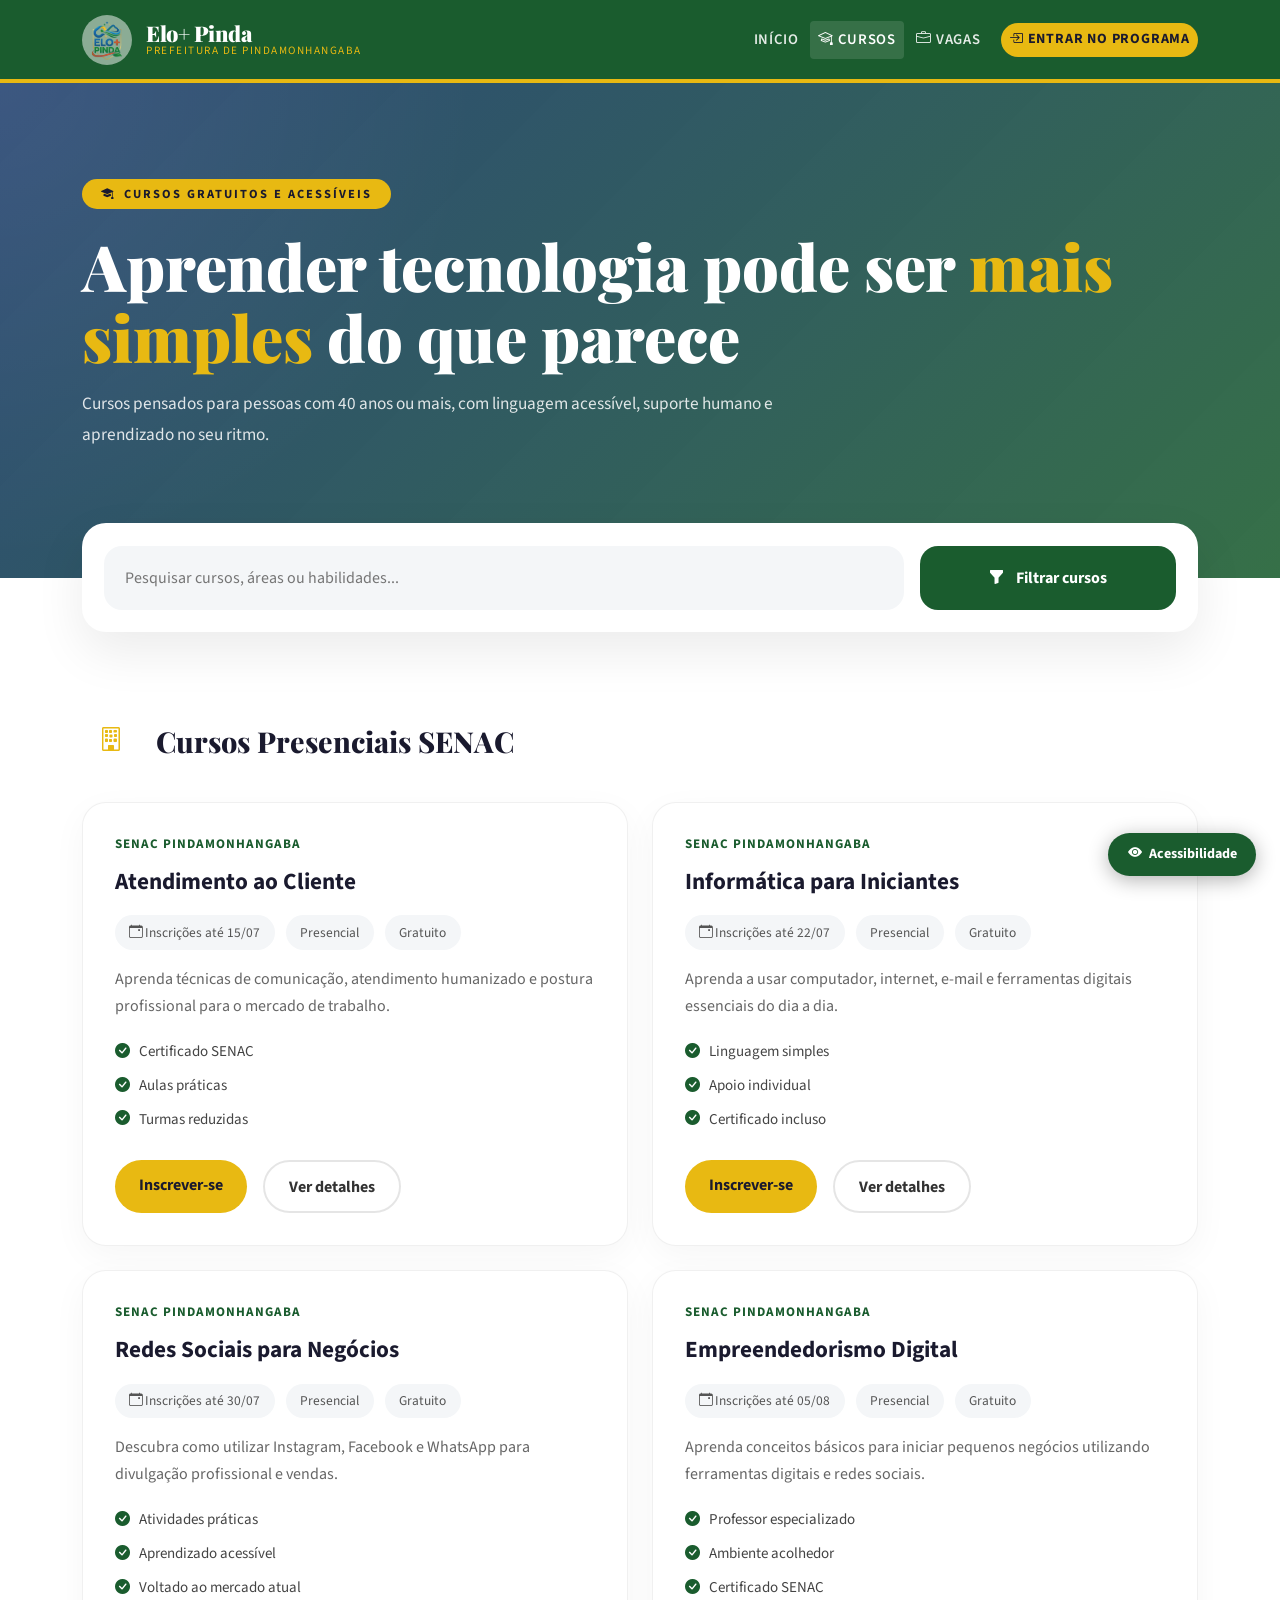
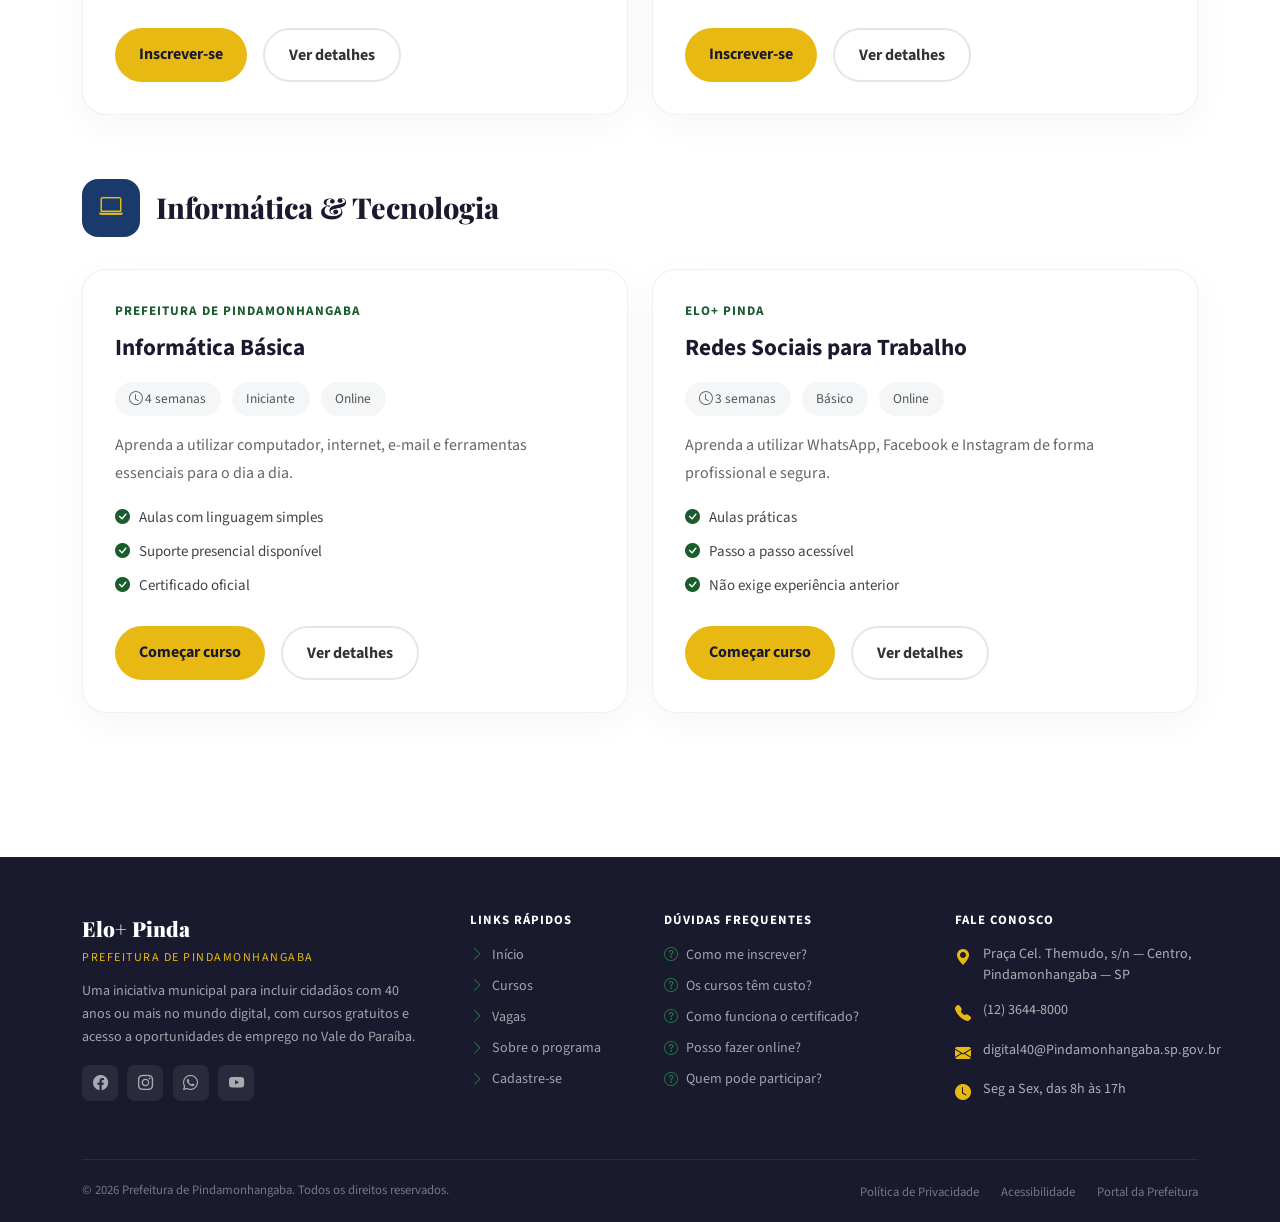
==== commit 1f9ef485: "correção na gramatica" ====
--- a/cursos.html
+++ b/cursos.html
@@ -4,7 +4,7 @@
 <head>
     <meta charset="UTF-8" />
     <meta name="viewport" content="width=device-width, initial-scale=1.0" />
-    <title>Elo+ PInda | Inclusão Digital em Pindamonhangaba</title>
+    <title>Elo+ Pinda | Inclusão Digital em Pindamonhangaba</title>
     <link rel="icon" href="images/logo.png" type="image/png" />
     <!-- Bootstrap 5 CDN -->
     <link href="https://cdn.jsdelivr.net/npm/bootstrap@5.3.3/dist/css/bootstrap.min.css" rel="stylesheet" />
@@ -29,9 +29,9 @@
         <div class="container">
             <a class="navbar-brand" href="index.html">
                 <div class="navbar-brand-wrapper">
-                    <img class="brand-logo" src="images/logo.png" alt="Logo Elo+ PInda" />
+                    <img class="brand-logo" src="images/logo.png" alt="Logo Elo+ Pinda" />
                     <div class="brand-text">
-                        <span class="brand-title">Elo+ PInda</span>
+                        <span class="brand-title">Elo+ Pinda</span>
                         <span class="brand-subtitle">Prefeitura de Pindamonhangaba</span>
                     </div>
                 </div>
@@ -140,7 +140,7 @@
 
                     <div class="curso-category-header">
 
-                        <div class="curso-category-icon" style="background: var(--pinda-verde);">
+                        <div class="curso-category-icon" style="background: var(--Pinda-verde);">
                             <i class="bi bi-building"></i>
                         </div>
 
@@ -516,7 +516,7 @@
                             <div class="curso-card">
 
                                 <div class="curso-plataforma">
-                                    Elo+ PInda
+                                    Elo+ Pinda
                                 </div>
 
                                 <div class="curso-title">
@@ -595,7 +595,7 @@
 
                 <!-- Coluna 1: Marca -->
                 <div class="col-lg-4">
-                    <div class="footer-brand">Elo+ PInda</div>
+                    <div class="footer-brand">Elo+ Pinda</div>
                     <div class="footer-brand-sub">Prefeitura de Pindamonhangaba</div>
                     <p class="footer-desc">
                         Uma iniciativa municipal para incluir cidadãos com 40 anos ou mais
@@ -646,7 +646,7 @@
                     </div>
                     <div class="footer-contact-item">
                         <i class="bi bi-envelope-fill"></i>
-                        <span>digital40@pindamonhangaba.sp.gov.br</span>
+                        <span>digital40@Pindamonhangaba.sp.gov.br</span>
                     </div>
                     <div class="footer-contact-item">
                         <i class="bi bi-clock-fill"></i>
@@ -665,7 +665,7 @@
                     <div class="footer-bottom-links">
                         <a href="#">Política de Privacidade</a>
                         <a href="#">Acessibilidade</a>
-                        <a href="https://www.pindamonhangaba.sp.gov.br" target="_blank">Portal da Prefeitura</a>
+                        <a href="https://www.Pindamonhangaba.sp.gov.br" target="_blank">Portal da Prefeitura</a>
                     </div>
                 </div>
             </div>
@@ -778,4 +778,4 @@
 
 </body>
 
-</html>+</html>
--- a/styles/index.css
+++ b/styles/index.css
@@ -46,6 +46,7 @@
      height: 50px;
      flex-shrink: 0;
      object-fit: contain;
+     background: rgba(255, 255, 255, 0.493);
      border-radius: 50%;
      mix-blend-mode: lighten;
  }
